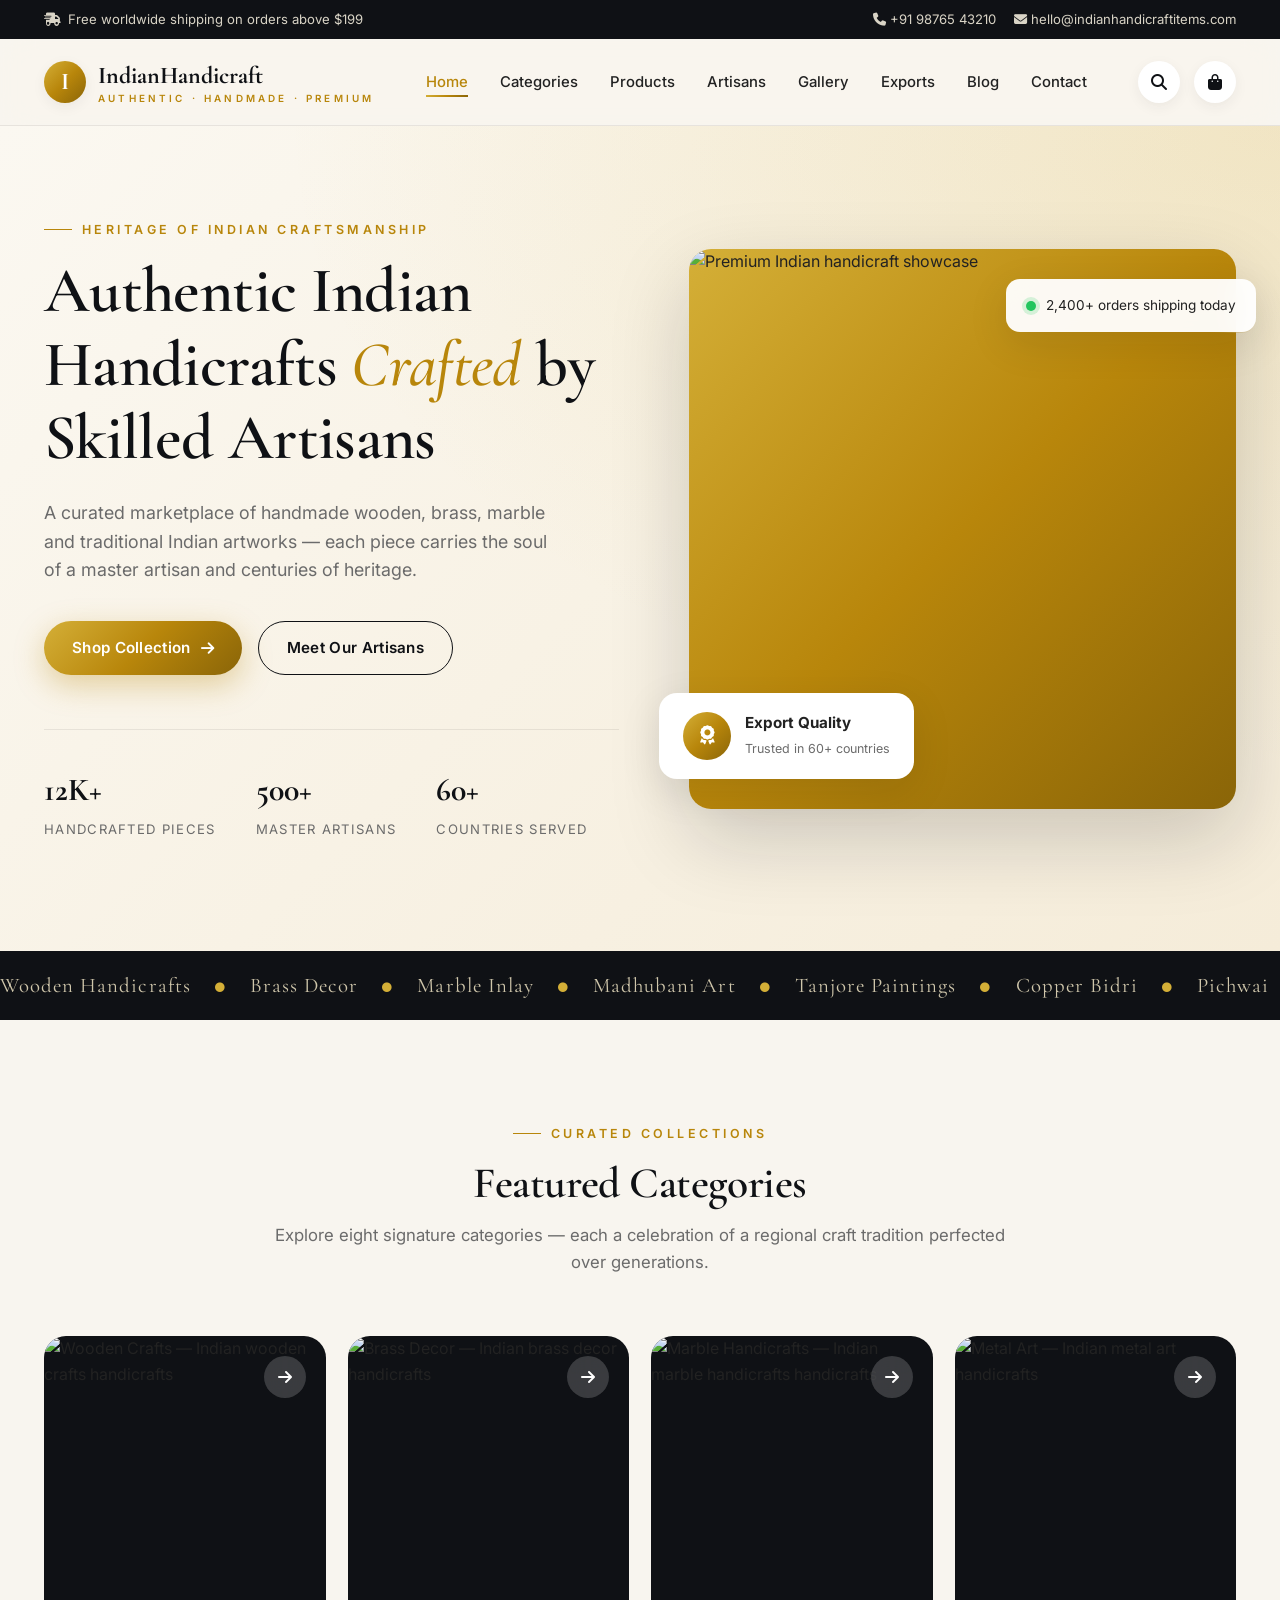
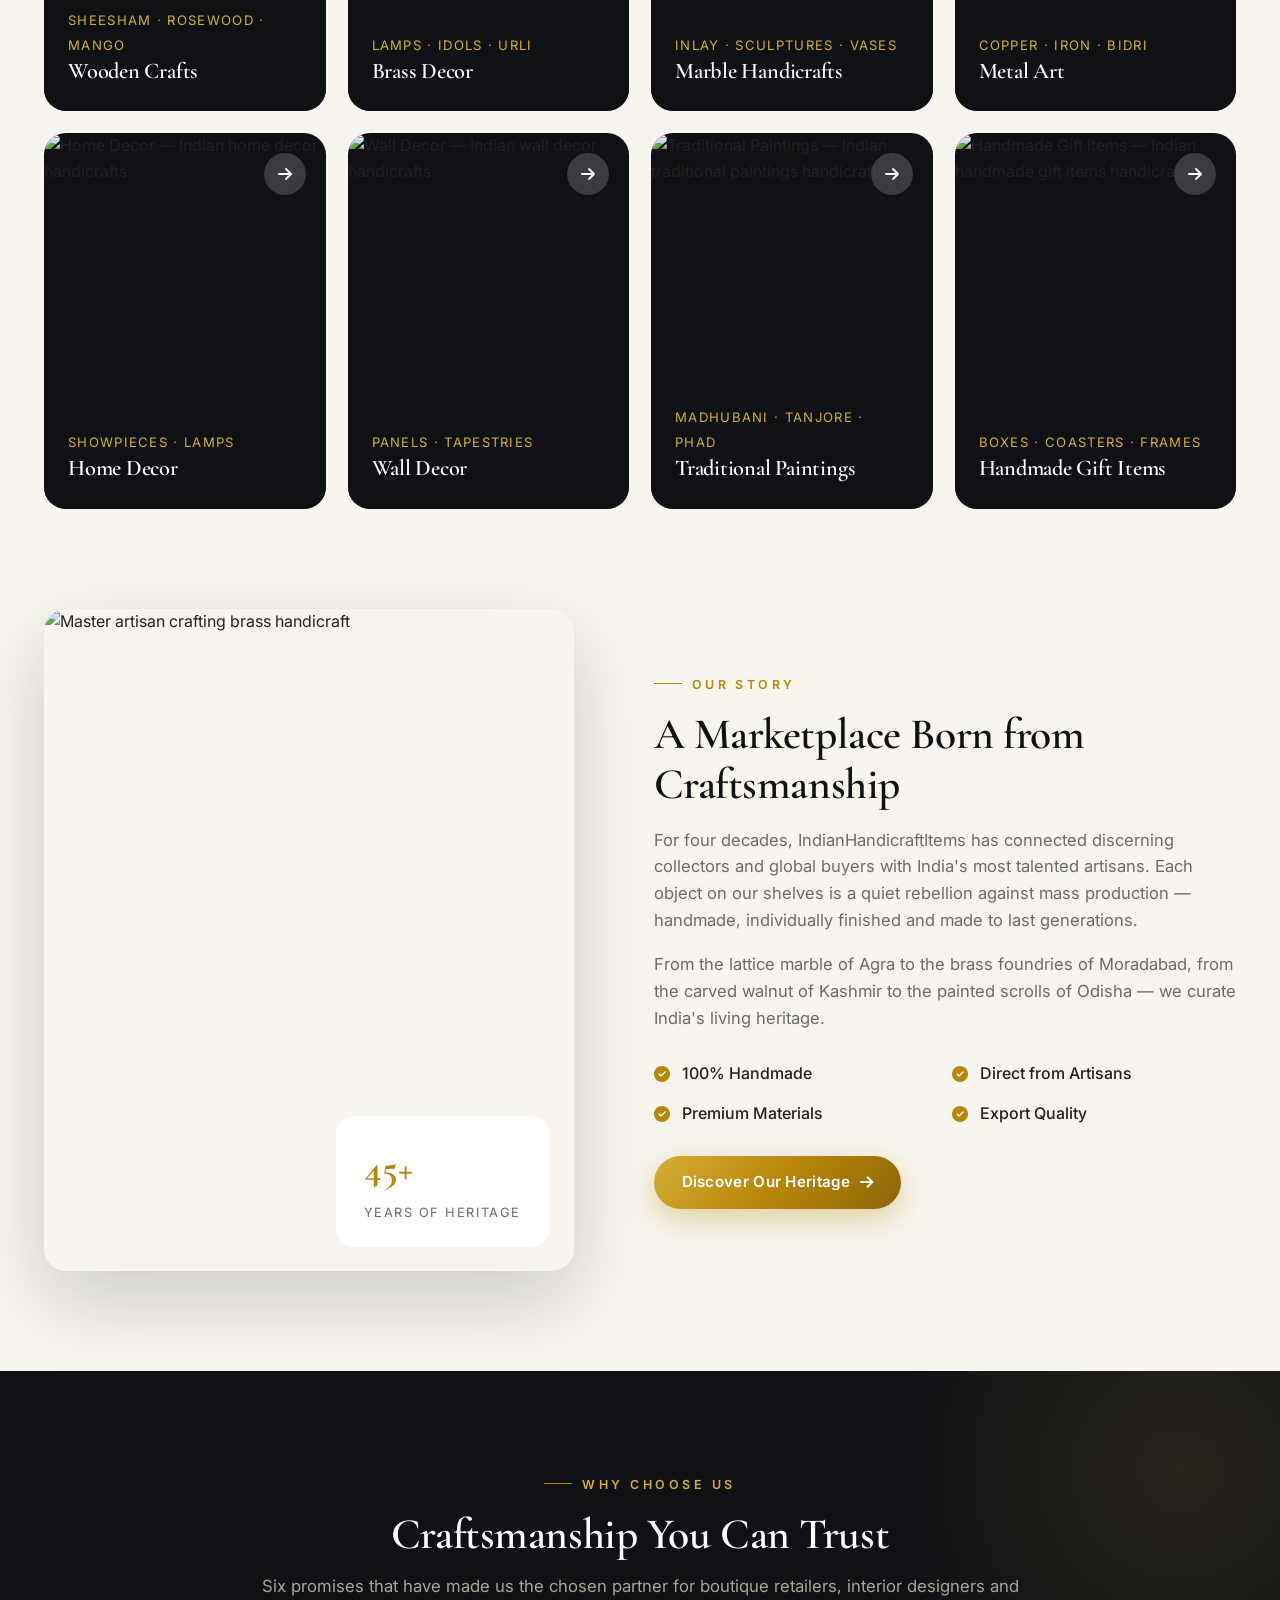
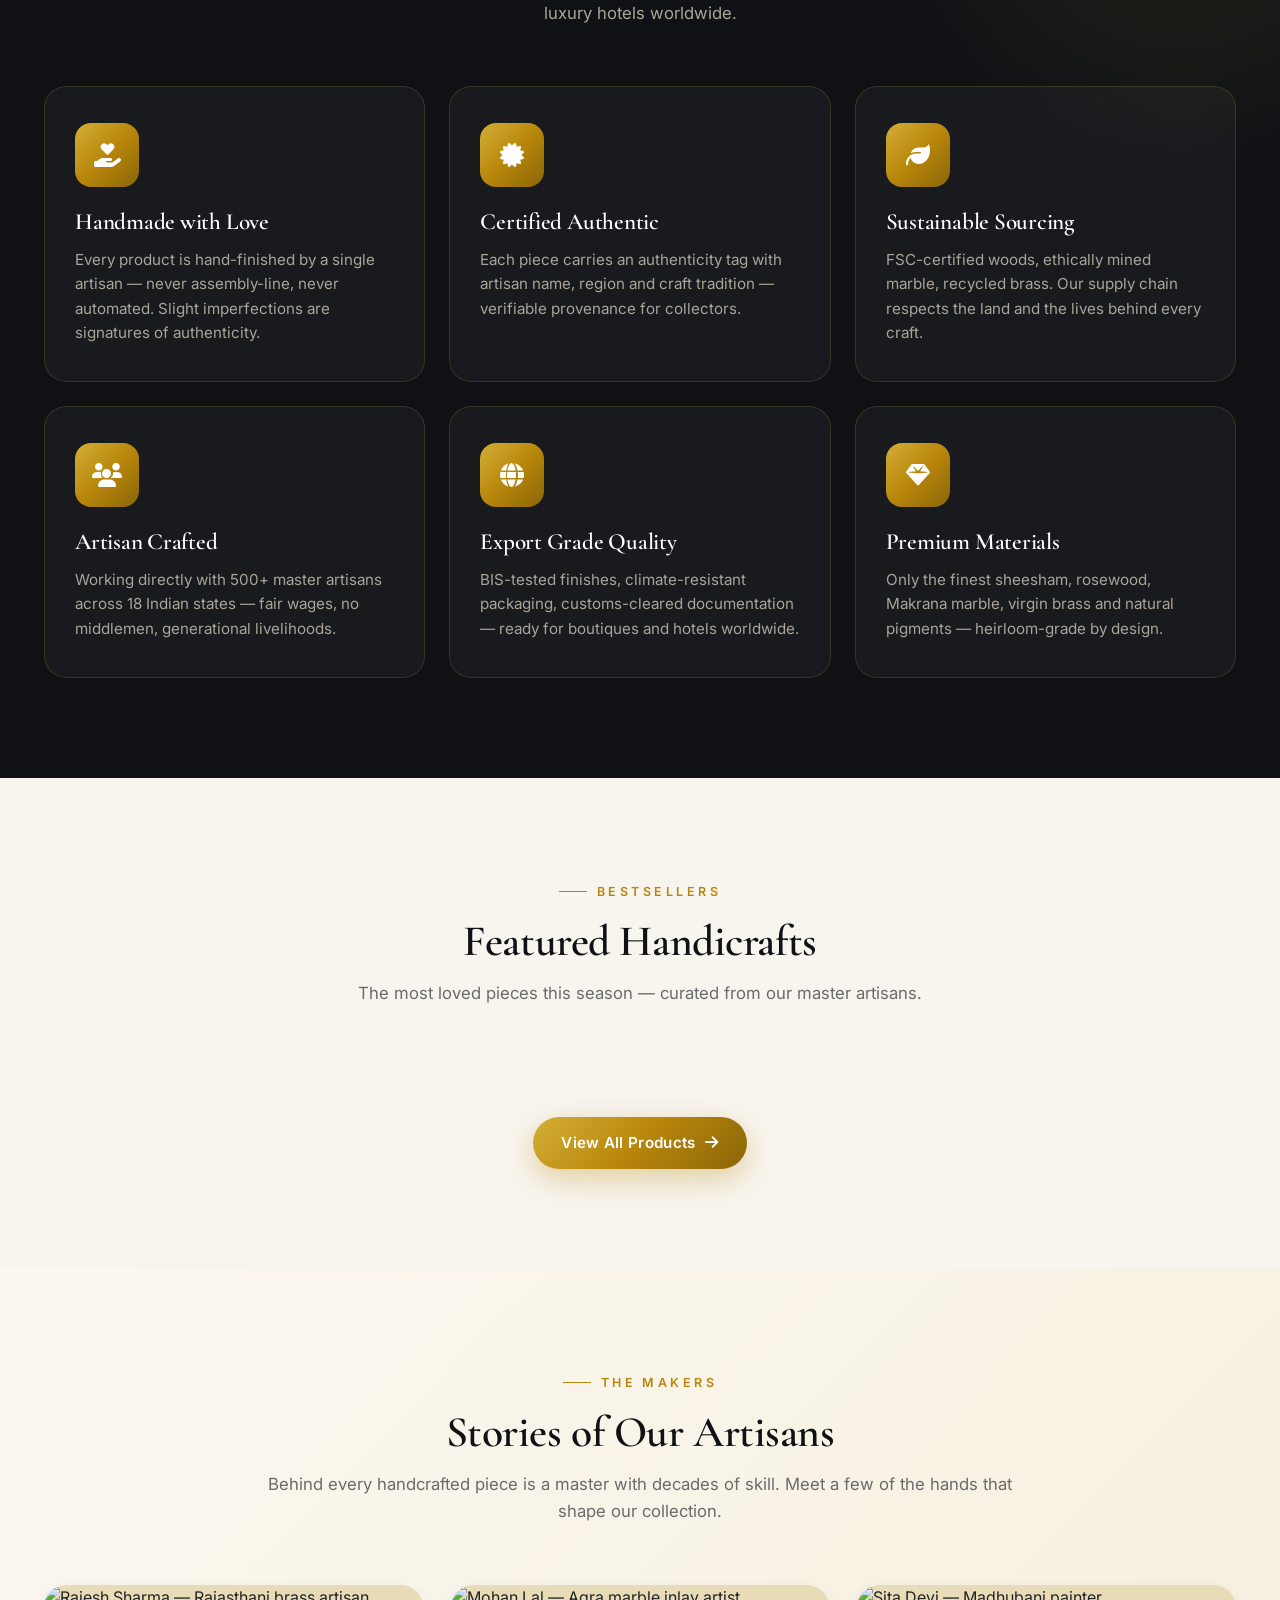
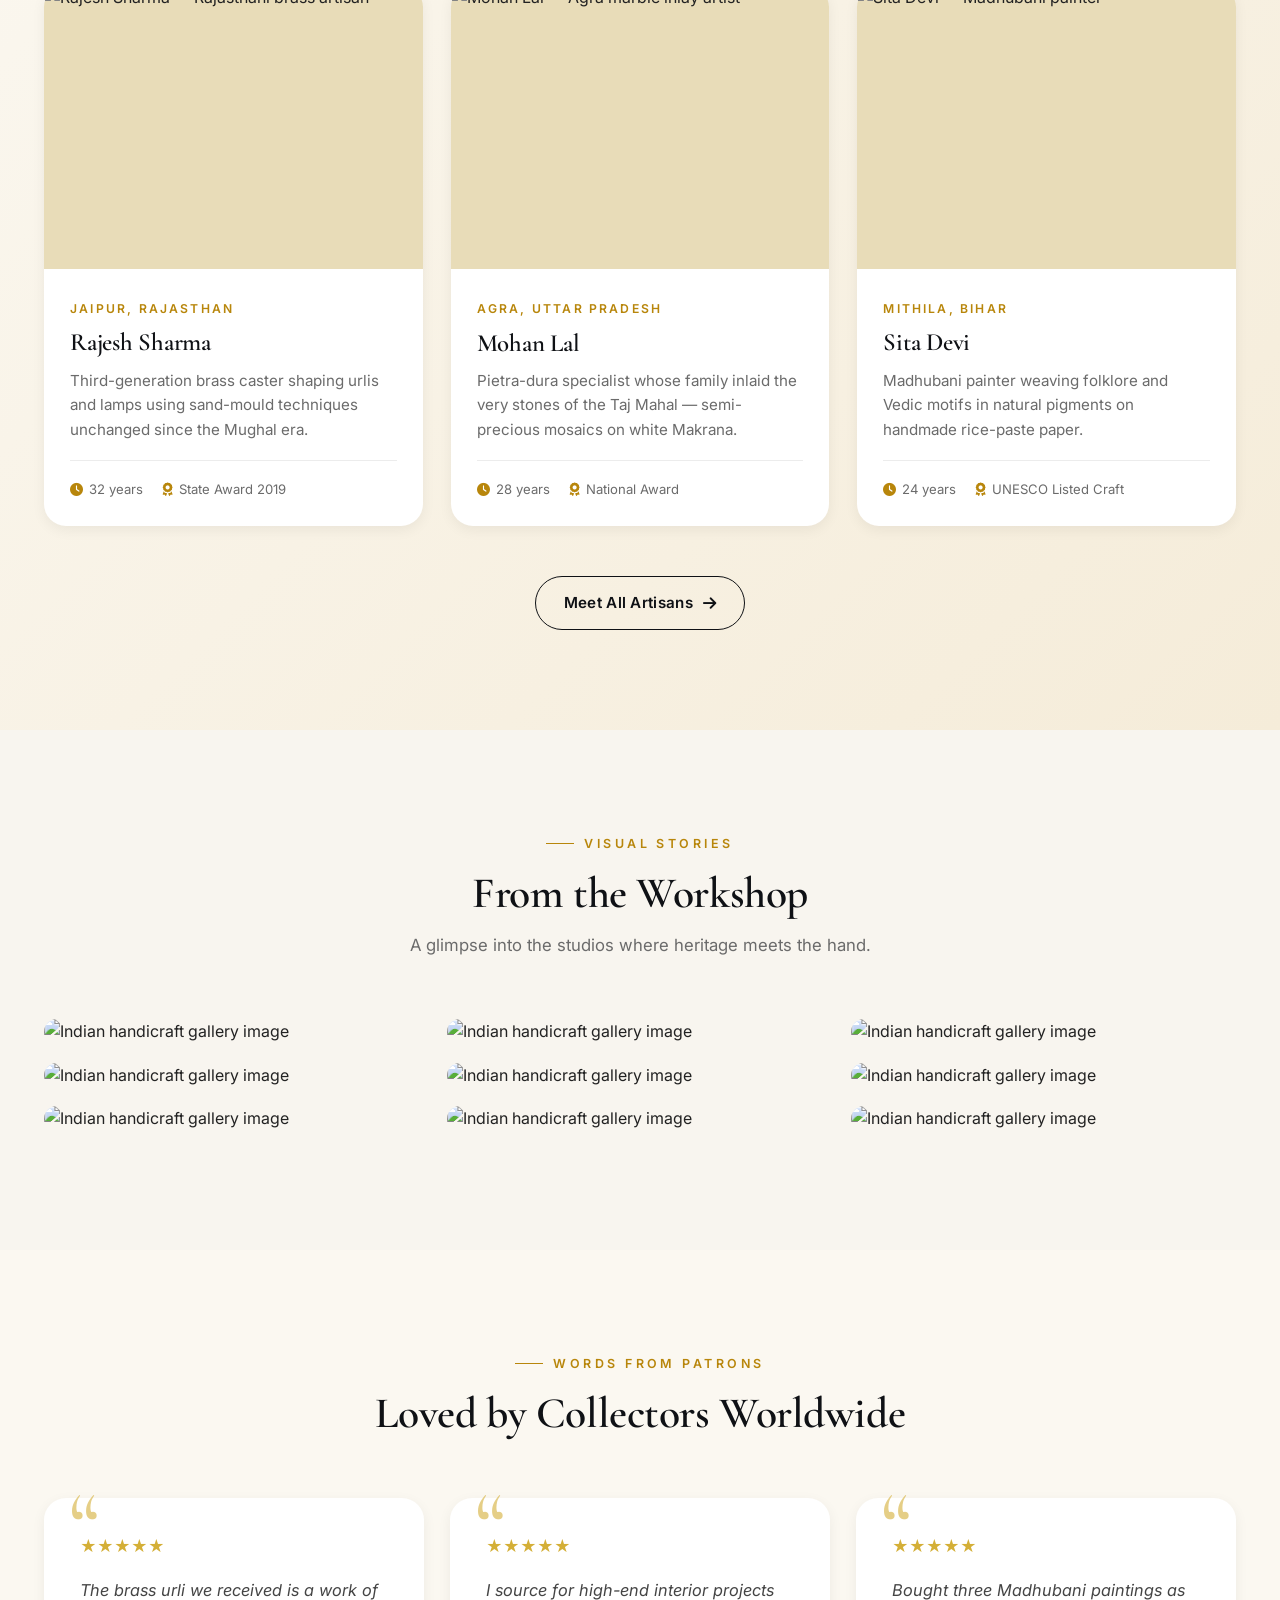
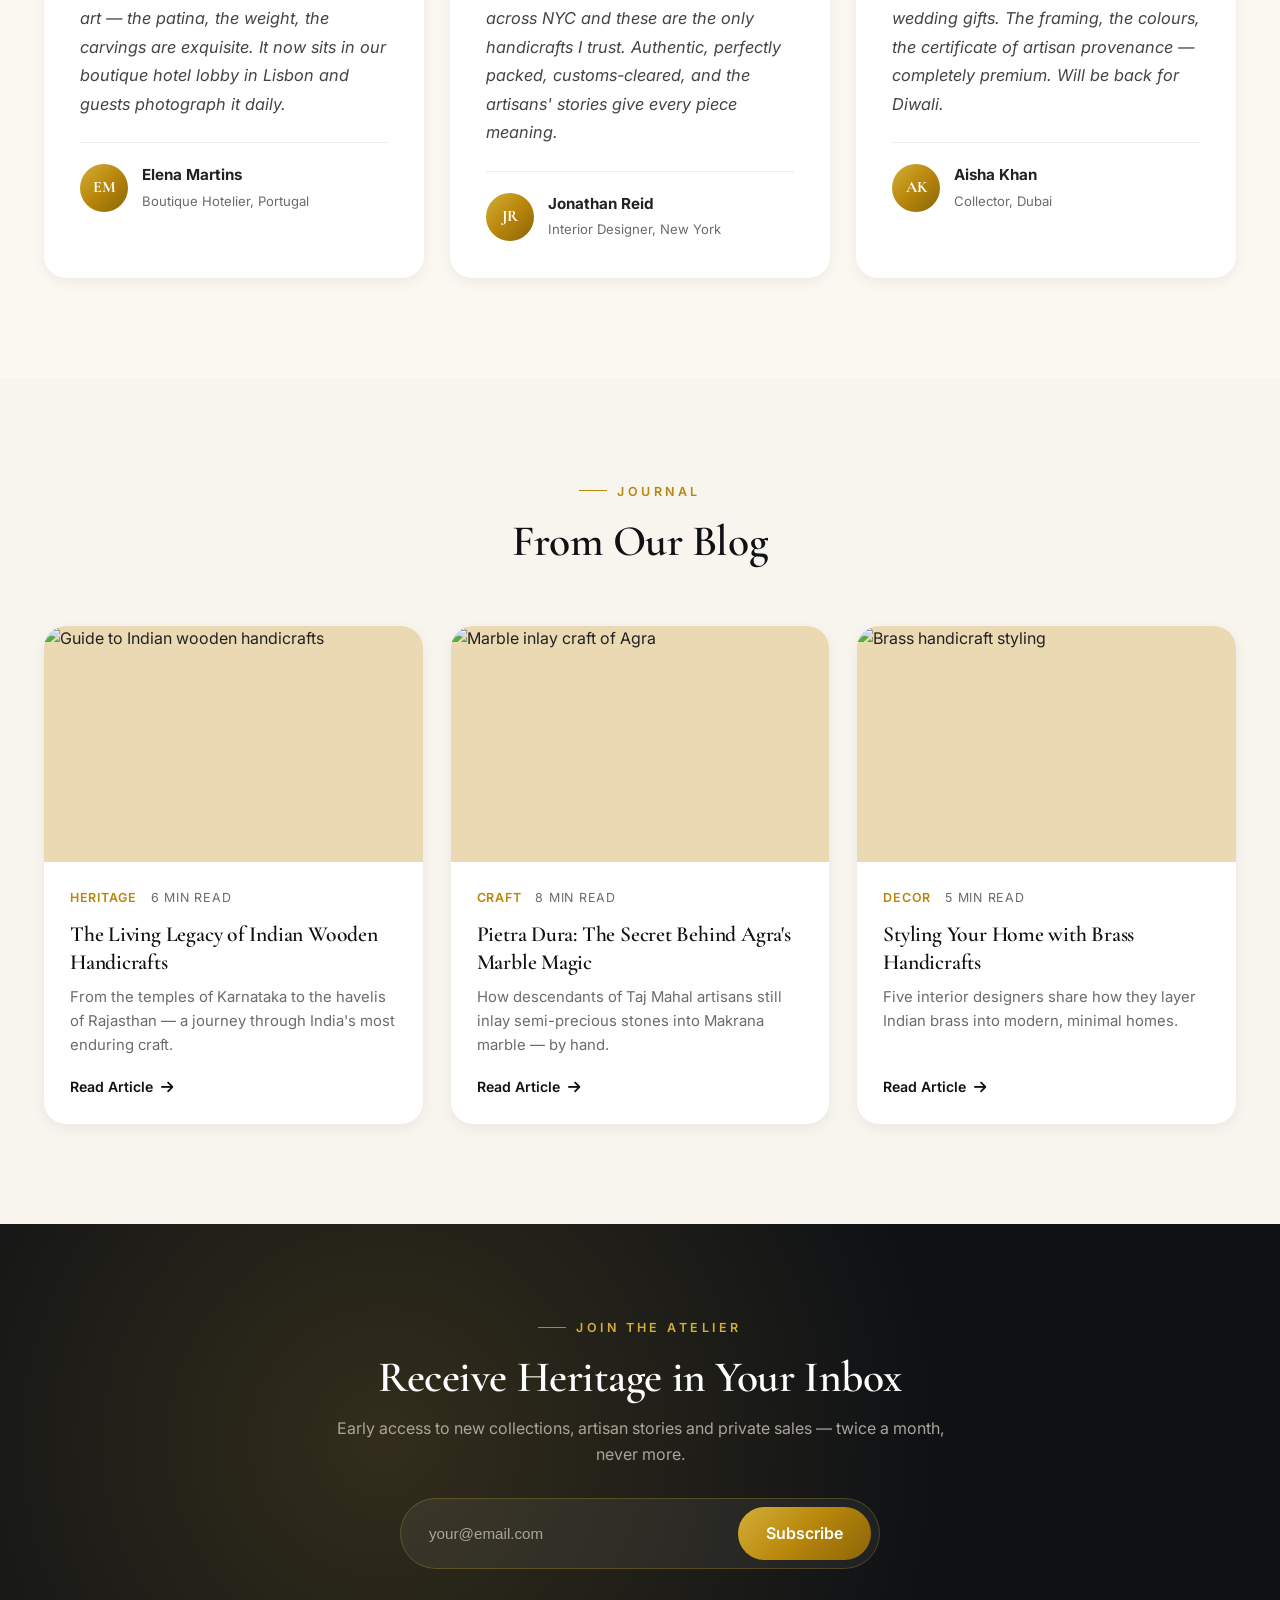
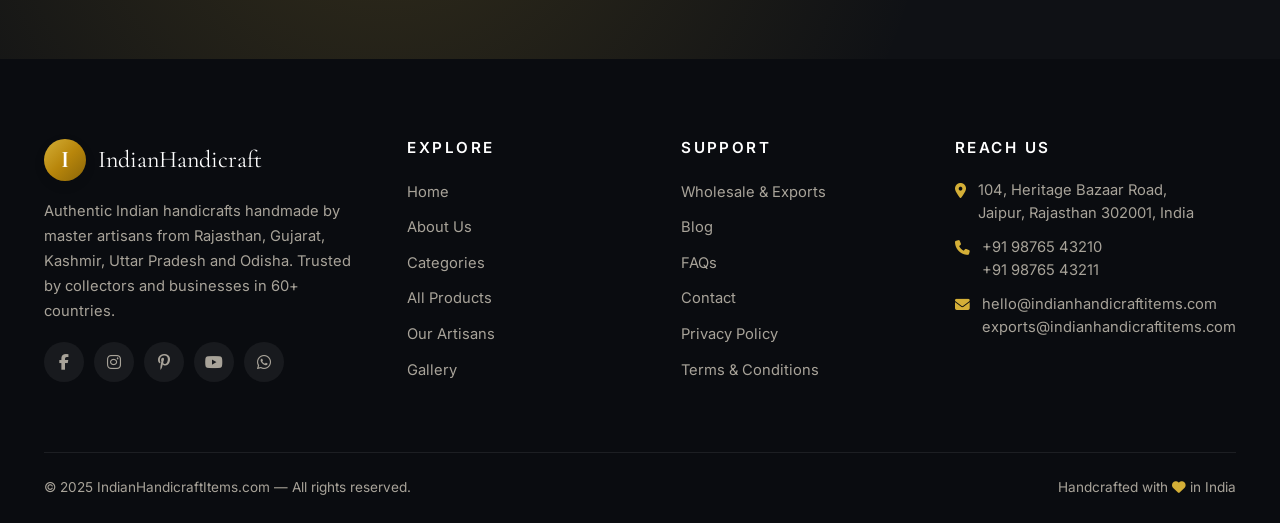
==== index.html @ f8385b24 "Add files via upload" ====
<!DOCTYPE html>
<html lang="en">
<head>
<meta charset="UTF-8">
<meta name="viewport" content="width=device-width,initial-scale=1">
<title>Indian Handicraft Items — Authentic Handmade Decor, Art & Gifts | Premium Artisan Marketplace</title>
<meta name="description" content="Shop authentic Indian handicrafts handmade by master artisans. Premium wooden, brass, marble & traditional art. Export-quality. Worldwide shipping.">
<meta name="keywords" content="Indian handicrafts, wooden handicrafts, brass decor, marble art, handmade gifts, artisan products, export quality, Rajasthan crafts, traditional Indian art">
<meta name="author" content="IndianHandicraftItems.com">
<link rel="canonical" href="https://www.indianhandicraftitems.com/">
<meta property="og:type" content="website">
<meta property="og:title" content="Indian Handicraft Items — Authentic Handmade Decor, Art & Gifts | Premium Artisan Marketplace">
<meta property="og:description" content="Shop authentic Indian handicrafts handmade by master artisans. Premium wooden, brass, marble & traditional art. Export-quality. Worldwide shipping.">
<meta property="og:url" content="https://www.indianhandicraftitems.com/">
<meta property="og:image" content="https://www.indianhandicraftitems.com/images/og-image.jpg">
<meta property="og:site_name" content="IndianHandicraftItems">
<meta name="twitter:card" content="summary_large_image">
<meta name="twitter:title" content="Indian Handicraft Items — Authentic Handmade Decor, Art & Gifts | Premium Artisan Marketplace">
<meta name="twitter:description" content="Shop authentic Indian handicrafts handmade by master artisans. Premium wooden, brass, marble & traditional art. Export-quality. Worldwide shipping.">
<meta name="twitter:image" content="https://www.indianhandicraftitems.com/images/og-image.jpg">
<meta name="theme-color" content="#B8860B">
<link rel="preconnect" href="https://fonts.googleapis.com">
<link rel="preconnect" href="https://fonts.gstatic.com" crossorigin>
<link href="https://fonts.googleapis.com/css2?family=Cormorant+Garamond:ital,wght@0,400;0,500;0,600;0,700;1,500&family=Inter:wght@300;400;500;600;700&display=swap" rel="stylesheet">
<link rel="stylesheet" href="https://cdnjs.cloudflare.com/ajax/libs/font-awesome/6.5.1/css/all.min.css">
<link rel="stylesheet" href="css/styles.css">
<link rel="icon" type="image/svg+xml" href="data:image/svg+xml,%3Csvg xmlns='http://www.w3.org/2000/svg' viewBox='0 0 64 64'%3E%3Crect width='64' height='64' rx='14' fill='%230F1115'/%3E%3Ctext x='32' y='44' font-family='Georgia' font-size='34' font-weight='700' fill='%23D4AF37' text-anchor='middle'%3EI%3C/text%3E%3C/svg%3E">
<script type="application/ld+json">
{"@context":"https://schema.org","@type":"Organization","name":"IndianHandicraftItems","url":"https://www.indianhandicraftitems.com","logo":"https://www.indianhandicraftitems.com/images/logo.png","description":"Authentic Indian handicrafts crafted by skilled artisans. Worldwide export of premium handmade home decor, wooden, brass, marble and traditional Indian art.","sameAs":["https://www.facebook.com/","https://www.instagram.com/","https://www.pinterest.com/","https://twitter.com/"],"contactPoint":{"@type":"ContactPoint","telephone":"+91-98765-43210","contactType":"customer service","areaServed":"Worldwide"}}
</script>
<script type="application/ld+json">
{"@context":"https://schema.org","@type":"WebSite","name":"IndianHandicraftItems","url":"https://www.indianhandicraftitems.com","potentialAction":{"@type":"SearchAction","target":"https://www.indianhandicraftitems.com/products.html?q={search_term_string}","query-input":"required name=search_term_string"}}
</script>
</head>
<body><div class="topbar"><div class="container">
<div class="tb-left"><i class="fas fa-truck-fast"></i> &nbsp;Free worldwide shipping on orders above $199</div>
<div class="tb-right"><a href="contact.html"><i class="fas fa-phone"></i> +91 98765 43210</a><a href="contact.html"><i class="fas fa-envelope"></i> hello@indianhandicraftitems.com</a></div>
</div></div>
<header class="header"><div class="container"><nav class="nav">
<a href="index.html" class="logo"><span class="logo-mark">I</span><span>IndianHandicraft<small>Authentic · Handmade · Premium</small></span></a>
<ul class="nav-links"><li><a href="index.html" class="active">Home</a></li><li><a href="categories.html">Categories</a></li><li><a href="products.html">Products</a></li><li><a href="artisans.html">Artisans</a></li><li><a href="gallery.html">Gallery</a></li><li><a href="exports.html">Exports</a></li><li><a href="blog.html">Blog</a></li><li><a href="contact.html">Contact</a></li></ul>
<div class="nav-cta">
  <a href="#" class="icon-btn" aria-label="Search"><i class="fas fa-search"></i></a>
  <a href="#" class="icon-btn" aria-label="Cart"><i class="fas fa-bag-shopping"></i></a>
  <button class="icon-btn menu-toggle" aria-label="Menu"><i class="fas fa-bars"></i></button>
</div>
</nav></div></header>
<div class="backdrop"></div>
<aside class="mobile-menu"><button class="mobile-close" aria-label="Close"><i class="fas fa-times"></i></button><ul><li><a href="index.html">Home</a></li><li><a href="categories.html">Categories</a></li><li><a href="products.html">Products</a></li><li><a href="artisans.html">Artisans</a></li><li><a href="gallery.html">Gallery</a></li><li><a href="exports.html">Exports</a></li><li><a href="blog.html">Blog</a></li><li><a href="contact.html">Contact</a></li></ul></aside>
<section class="hero"><div class="container"><div class="hero-grid">
  <div class="hero-text reveal">
    <span class="eyebrow">Heritage of Indian Craftsmanship</span>
    <h1>Authentic Indian Handicrafts <em>Crafted</em> by Skilled Artisans</h1>
    <p class="hero-sub">A curated marketplace of handmade wooden, brass, marble and traditional Indian artworks — each piece carries the soul of a master artisan and centuries of heritage.</p>
    <div class="hero-cta">
      <a href="products.html" class="btn btn-primary">Shop Collection <i class="fas fa-arrow-right"></i></a>
      <a href="artisans.html" class="btn btn-outline">Meet Our Artisans</a>
    </div>
    <div class="hero-stats">
      <div><strong>12K+</strong><span>Handcrafted Pieces</span></div>
      <div><strong>500+</strong><span>Master Artisans</span></div>
      <div><strong>60+</strong><span>Countries Served</span></div>
    </div>
  </div>
  <div class="hero-visual reveal">
    <div class="hero-img main"><img src="https://images.unsplash.com/photo-1605559424843-9e4c228bf1c2?w=1400&q=80" alt="Premium Indian handicraft showcase" loading="eager"></div>
    <div class="hero-floating"><span class="dot"></span> 2,400+ orders shipping today</div>
    <div class="hero-badge"><i class="fas fa-award"></i><div><strong>Export Quality</strong><span>Trusted in 60+ countries</span></div></div>
  </div>
</div></div></section>

<div class="marquee"><div class="marquee-track">
<span>Wooden Handicrafts <i class="fas fa-circle"></i> Brass Decor <i class="fas fa-circle"></i> Marble Inlay <i class="fas fa-circle"></i> Madhubani Art <i class="fas fa-circle"></i> Tanjore Paintings <i class="fas fa-circle"></i> Copper Bidri <i class="fas fa-circle"></i> Pichwai <i class="fas fa-circle"></i> Festival Décor <i class="fas fa-circle"></i></span>
<span>Wooden Handicrafts <i class="fas fa-circle"></i> Brass Decor <i class="fas fa-circle"></i> Marble Inlay <i class="fas fa-circle"></i> Madhubani Art <i class="fas fa-circle"></i> Tanjore Paintings <i class="fas fa-circle"></i> Copper Bidri <i class="fas fa-circle"></i> Pichwai <i class="fas fa-circle"></i> Festival Décor <i class="fas fa-circle"></i></span>
</div></div>

<section class="section"><div class="container">
  <div class="section-head reveal"><span class="eyebrow">Curated Collections</span><h2>Featured Categories</h2><p>Explore eight signature categories — each a celebration of a regional craft tradition perfected over generations.</p></div>
  <div class="cats-grid"><a href="products.html" class="cat-card reveal">
      <img loading="lazy" src="https://images.unsplash.com/photo-1606760227091-3dd870d97f1d?w=700&q=80" alt="Wooden Crafts — Indian wooden crafts handicrafts">
      <span class="arrow"><i class="fas fa-arrow-right"></i></span>
      <div class="cat-info"><span>Sheesham · Rosewood · Mango</span><h3>Wooden Crafts</h3></div>
    </a><a href="products.html" class="cat-card reveal">
      <img loading="lazy" src="https://images.unsplash.com/photo-1609205807490-89c8a8ec59f8?w=700&q=80" alt="Brass Decor — Indian brass decor handicrafts">
      <span class="arrow"><i class="fas fa-arrow-right"></i></span>
      <div class="cat-info"><span>Lamps · Idols · Urli</span><h3>Brass Decor</h3></div>
    </a><a href="products.html" class="cat-card reveal">
      <img loading="lazy" src="https://images.unsplash.com/photo-1564507592333-c60657eea523?w=700&q=80" alt="Marble Handicrafts — Indian marble handicrafts handicrafts">
      <span class="arrow"><i class="fas fa-arrow-right"></i></span>
      <div class="cat-info"><span>Inlay · Sculptures · Vases</span><h3>Marble Handicrafts</h3></div>
    </a><a href="products.html" class="cat-card reveal">
      <img loading="lazy" src="https://images.unsplash.com/photo-1584346133934-2a9357a82bf3?w=700&q=80" alt="Metal Art — Indian metal art handicrafts">
      <span class="arrow"><i class="fas fa-arrow-right"></i></span>
      <div class="cat-info"><span>Copper · Iron · Bidri</span><h3>Metal Art</h3></div>
    </a><a href="products.html" class="cat-card reveal">
      <img loading="lazy" src="https://images.unsplash.com/photo-1602491453631-e2a5ad90a131?w=700&q=80" alt="Home Decor — Indian home decor handicrafts">
      <span class="arrow"><i class="fas fa-arrow-right"></i></span>
      <div class="cat-info"><span>Showpieces · Lamps</span><h3>Home Decor</h3></div>
    </a><a href="products.html" class="cat-card reveal">
      <img loading="lazy" src="https://images.unsplash.com/photo-1513519245088-0e12902e5a38?w=700&q=80" alt="Wall Decor — Indian wall decor handicrafts">
      <span class="arrow"><i class="fas fa-arrow-right"></i></span>
      <div class="cat-info"><span>Panels · Tapestries</span><h3>Wall Decor</h3></div>
    </a><a href="products.html" class="cat-card reveal">
      <img loading="lazy" src="https://images.unsplash.com/photo-1582555172866-f73bb12a2ab3?w=700&q=80" alt="Traditional Paintings — Indian traditional paintings handicrafts">
      <span class="arrow"><i class="fas fa-arrow-right"></i></span>
      <div class="cat-info"><span>Madhubani · Tanjore · Phad</span><h3>Traditional Paintings</h3></div>
    </a><a href="products.html" class="cat-card reveal">
      <img loading="lazy" src="https://images.unsplash.com/photo-1606760227091-3dd870d97f1d?w=700&q=80" alt="Handmade Gift Items — Indian handmade gift items handicrafts">
      <span class="arrow"><i class="fas fa-arrow-right"></i></span>
      <div class="cat-info"><span>Boxes · Coasters · Frames</span><h3>Handmade Gift Items</h3></div>
    </a></div>
</div></section>

<section class="section" style="padding-top:0"><div class="container">
  <div class="about-split">
    <div class="about-visual reveal"><img src="https://images.unsplash.com/photo-1604608672516-f1b9b1d1f1ca?w=900&q=80" alt="Master artisan crafting brass handicraft">
      <div class="about-stat"><strong>45+</strong><span>Years of Heritage</span></div>
    </div>
    <div class="about-text reveal">
      <span class="eyebrow">Our Story</span>
      <h2>A Marketplace Born from Craftsmanship</h2>
      <p>For four decades, IndianHandicraftItems has connected discerning collectors and global buyers with India's most talented artisans. Each object on our shelves is a quiet rebellion against mass production — handmade, individually finished and made to last generations.</p>
      <p>From the lattice marble of Agra to the brass foundries of Moradabad, from the carved walnut of Kashmir to the painted scrolls of Odisha — we curate India's living heritage.</p>
      <ul class="about-points">
        <li><i class="fas fa-check-circle"></i> 100% Handmade</li>
        <li><i class="fas fa-check-circle"></i> Direct from Artisans</li>
        <li><i class="fas fa-check-circle"></i> Premium Materials</li>
        <li><i class="fas fa-check-circle"></i> Export Quality</li>
      </ul>
      <a href="about.html" class="btn btn-primary">Discover Our Heritage <i class="fas fa-arrow-right"></i></a>
    </div>
  </div>
</div></section>

<section class="section why-section"><div class="container">
  <div class="section-head reveal"><span class="eyebrow" style="color:var(--secondary)">Why Choose Us</span><h2>Craftsmanship You Can Trust</h2><p>Six promises that have made us the chosen partner for boutique retailers, interior designers and luxury hotels worldwide.</p></div>
  <div class="why-grid">
    <div class="why-card reveal"><div class="icon"><i class="fas fa-hand-holding-heart"></i></div><h3>Handmade with Love</h3><p>Every product is hand-finished by a single artisan — never assembly-line, never automated. Slight imperfections are signatures of authenticity.</p></div>
    <div class="why-card reveal"><div class="icon"><i class="fas fa-certificate"></i></div><h3>Certified Authentic</h3><p>Each piece carries an authenticity tag with artisan name, region and craft tradition — verifiable provenance for collectors.</p></div>
    <div class="why-card reveal"><div class="icon"><i class="fas fa-leaf"></i></div><h3>Sustainable Sourcing</h3><p>FSC-certified woods, ethically mined marble, recycled brass. Our supply chain respects the land and the lives behind every craft.</p></div>
    <div class="why-card reveal"><div class="icon"><i class="fas fa-users"></i></div><h3>Artisan Crafted</h3><p>Working directly with 500+ master artisans across 18 Indian states — fair wages, no middlemen, generational livelihoods.</p></div>
    <div class="why-card reveal"><div class="icon"><i class="fas fa-globe"></i></div><h3>Export Grade Quality</h3><p>BIS-tested finishes, climate-resistant packaging, customs-cleared documentation — ready for boutiques and hotels worldwide.</p></div>
    <div class="why-card reveal"><div class="icon"><i class="fas fa-gem"></i></div><h3>Premium Materials</h3><p>Only the finest sheesham, rosewood, Makrana marble, virgin brass and natural pigments — heirloom-grade by design.</p></div>
  </div>
</div></section>

<section class="section"><div class="container">
  <div class="section-head reveal"><span class="eyebrow">Bestsellers</span><h2>Featured Handicrafts</h2><p>The most loved pieces this season — curated from our master artisans.</p></div>
  <div class="products-grid" id="featured-products"></div>
  <div style="text-align:center;margin-top:50px"><a href="products.html" class="btn btn-primary">View All Products <i class="fas fa-arrow-right"></i></a></div>
</div></section>
<script>renderProducts('#featured-products',8)</script>

<section class="section artisan-bg"><div class="container">
  <div class="section-head reveal"><span class="eyebrow">The Makers</span><h2>Stories of Our Artisans</h2><p>Behind every handcrafted piece is a master with decades of skill. Meet a few of the hands that shape our collection.</p></div>
  <div class="artisan-grid">
    <article class="artisan-card reveal"><div class="artisan-img"><img loading="lazy" src="https://images.unsplash.com/photo-1602491453631-e2a5ad90a131?w=700&q=80" alt="Rajesh Sharma — Rajasthani brass artisan"></div><div class="artisan-body"><span class="region">Jaipur, Rajasthan</span><h3>Rajesh Sharma</h3><p>Third-generation brass caster shaping urlis and lamps using sand-mould techniques unchanged since the Mughal era.</p><div class="artisan-meta"><span><i class="fas fa-clock"></i>32 years</span><span><i class="fas fa-award"></i>State Award 2019</span></div></div></article>
    <article class="artisan-card reveal"><div class="artisan-img"><img loading="lazy" src="https://images.unsplash.com/photo-1565193566173-7a0ee3dbe261?w=700&q=80" alt="Mohan Lal — Agra marble inlay artist"></div><div class="artisan-body"><span class="region">Agra, Uttar Pradesh</span><h3>Mohan Lal</h3><p>Pietra-dura specialist whose family inlaid the very stones of the Taj Mahal — semi-precious mosaics on white Makrana.</p><div class="artisan-meta"><span><i class="fas fa-clock"></i>28 years</span><span><i class="fas fa-award"></i>National Award</span></div></div></article>
    <article class="artisan-card reveal"><div class="artisan-img"><img loading="lazy" src="https://images.unsplash.com/photo-1583996646911-3a8e88a8c5ea?w=700&q=80" alt="Sita Devi — Madhubani painter"></div><div class="artisan-body"><span class="region">Mithila, Bihar</span><h3>Sita Devi</h3><p>Madhubani painter weaving folklore and Vedic motifs in natural pigments on handmade rice-paste paper.</p><div class="artisan-meta"><span><i class="fas fa-clock"></i>24 years</span><span><i class="fas fa-award"></i>UNESCO Listed Craft</span></div></div></article>
  </div>
  <div style="text-align:center;margin-top:50px"><a href="artisans.html" class="btn btn-outline">Meet All Artisans <i class="fas fa-arrow-right"></i></a></div>
</div></section>

<section class="section"><div class="container">
  <div class="section-head reveal"><span class="eyebrow">Visual Stories</span><h2>From the Workshop</h2><p>A glimpse into the studios where heritage meets the hand.</p></div>
  <div class="gallery-grid">
    <figure class="gallery-item reveal"><img loading="lazy" src="https://images.unsplash.com/photo-1609205807490-89c8a8ec59f8?w=600&q=80" alt="Indian handicraft gallery image"></figure><figure class="gallery-item reveal"><img loading="lazy" src="https://images.unsplash.com/photo-1582510003544-4d00b7f74220?w=600&q=80" alt="Indian handicraft gallery image"></figure><figure class="gallery-item reveal"><img loading="lazy" src="https://images.unsplash.com/photo-1604608672516-f1b9b1d1f1ca?w=600&q=80" alt="Indian handicraft gallery image"></figure><figure class="gallery-item reveal"><img loading="lazy" src="https://images.unsplash.com/photo-1564507592333-c60657eea523?w=600&q=80" alt="Indian handicraft gallery image"></figure><figure class="gallery-item reveal"><img loading="lazy" src="https://images.unsplash.com/photo-1578749556568-bc2c40e68b61?w=600&q=80" alt="Indian handicraft gallery image"></figure><figure class="gallery-item reveal"><img loading="lazy" src="https://images.unsplash.com/photo-1606760227091-3dd870d97f1d?w=600&q=80" alt="Indian handicraft gallery image"></figure><figure class="gallery-item reveal"><img loading="lazy" src="https://images.unsplash.com/photo-1582555172866-f73bb12a2ab3?w=600&q=80" alt="Indian handicraft gallery image"></figure><figure class="gallery-item reveal"><img loading="lazy" src="https://images.unsplash.com/photo-1584346133934-2a9357a82bf3?w=600&q=80" alt="Indian handicraft gallery image"></figure><figure class="gallery-item reveal"><img loading="lazy" src="https://images.unsplash.com/photo-1602491453631-e2a5ad90a131?w=600&q=80" alt="Indian handicraft gallery image"></figure>
  </div>
</div></section>

<section class="section" style="background:#fbf8f1"><div class="container">
  <div class="section-head reveal"><span class="eyebrow">Words from Patrons</span><h2>Loved by Collectors Worldwide</h2></div>
  <div class="test-grid">
    <article class="test-card reveal"><div class="stars">★★★★★</div><p>The brass urli we received is a work of art — the patina, the weight, the carvings are exquisite. It now sits in our boutique hotel lobby in Lisbon and guests photograph it daily.</p><div class="test-author"><div class="test-avatar">EM</div><div><strong>Elena Martins</strong><span>Boutique Hotelier, Portugal</span></div></div></article>
    <article class="test-card reveal"><div class="stars">★★★★★</div><p>I source for high-end interior projects across NYC and these are the only handicrafts I trust. Authentic, perfectly packed, customs-cleared, and the artisans' stories give every piece meaning.</p><div class="test-author"><div class="test-avatar">JR</div><div><strong>Jonathan Reid</strong><span>Interior Designer, New York</span></div></div></article>
    <article class="test-card reveal"><div class="stars">★★★★★</div><p>Bought three Madhubani paintings as wedding gifts. The framing, the colours, the certificate of artisan provenance — completely premium. Will be back for Diwali.</p><div class="test-author"><div class="test-avatar">AK</div><div><strong>Aisha Khan</strong><span>Collector, Dubai</span></div></div></article>
  </div>
</div></section>

<section class="section"><div class="container">
  <div class="section-head reveal"><span class="eyebrow">Journal</span><h2>From Our Blog</h2></div>
  <div class="blog-grid">
    <article class="blog-card reveal"><div class="blog-img"><img loading="lazy" src="https://images.unsplash.com/photo-1582510003544-4d00b7f74220?w=700&q=80" alt="Guide to Indian wooden handicrafts"></div><div class="blog-body"><div class="blog-meta"><span class="tag">Heritage</span><span>6 min read</span></div><h3>The Living Legacy of Indian Wooden Handicrafts</h3><p>From the temples of Karnataka to the havelis of Rajasthan — a journey through India's most enduring craft.</p><a href="blog.html" class="blog-read">Read Article <i class="fas fa-arrow-right"></i></a></div></article>
    <article class="blog-card reveal"><div class="blog-img"><img loading="lazy" src="https://images.unsplash.com/photo-1564507592333-c60657eea523?w=700&q=80" alt="Marble inlay craft of Agra"></div><div class="blog-body"><div class="blog-meta"><span class="tag">Craft</span><span>8 min read</span></div><h3>Pietra Dura: The Secret Behind Agra's Marble Magic</h3><p>How descendants of Taj Mahal artisans still inlay semi-precious stones into Makrana marble — by hand.</p><a href="blog.html" class="blog-read">Read Article <i class="fas fa-arrow-right"></i></a></div></article>
    <article class="blog-card reveal"><div class="blog-img"><img loading="lazy" src="https://images.unsplash.com/photo-1602491453631-e2a5ad90a131?w=700&q=80" alt="Brass handicraft styling"></div><div class="blog-body"><div class="blog-meta"><span class="tag">Decor</span><span>5 min read</span></div><h3>Styling Your Home with Brass Handicrafts</h3><p>Five interior designers share how they layer Indian brass into modern, minimal homes.</p><a href="blog.html" class="blog-read">Read Article <i class="fas fa-arrow-right"></i></a></div></article>
  </div>
</div></section>

<section class="newsletter"><div class="container">
  <span class="eyebrow" style="color:var(--secondary)">Join the Atelier</span>
  <h2>Receive Heritage in Your Inbox</h2>
  <p>Early access to new collections, artisan stories and private sales — twice a month, never more.</p>
  <form class="newsletter-form"><input type="email" placeholder="your@email.com" required><button type="submit">Subscribe</button></form>
</div></section>
<footer class="footer"><div class="container">
<div class="footer-grid">
  <div>
    <div class="footer-logo"><span class="logo-mark">I</span> IndianHandicraft</div>
    <p>Authentic Indian handicrafts handmade by master artisans from Rajasthan, Gujarat, Kashmir, Uttar Pradesh and Odisha. Trusted by collectors and businesses in 60+ countries.</p>
    <div class="footer-social">
      <a href="#" aria-label="Facebook"><i class="fab fa-facebook-f"></i></a>
      <a href="#" aria-label="Instagram"><i class="fab fa-instagram"></i></a>
      <a href="#" aria-label="Pinterest"><i class="fab fa-pinterest-p"></i></a>
      <a href="#" aria-label="YouTube"><i class="fab fa-youtube"></i></a>
      <a href="#" aria-label="WhatsApp"><i class="fab fa-whatsapp"></i></a>
    </div>
  </div>
  <div>
    <h4>Explore</h4>
    <ul>
      <li><a href="index.html">Home</a></li>
      <li><a href="about.html">About Us</a></li>
      <li><a href="categories.html">Categories</a></li>
      <li><a href="products.html">All Products</a></li>
      <li><a href="artisans.html">Our Artisans</a></li>
      <li><a href="gallery.html">Gallery</a></li>
    </ul>
  </div>
  <div>
    <h4>Support</h4>
    <ul>
      <li><a href="exports.html">Wholesale & Exports</a></li>
      <li><a href="blog.html">Blog</a></li>
      <li><a href="faq.html">FAQs</a></li>
      <li><a href="contact.html">Contact</a></li>
      <li><a href="privacy-policy.html">Privacy Policy</a></li>
      <li><a href="terms-and-conditions.html">Terms & Conditions</a></li>
    </ul>
  </div>
  <div>
    <h4>Reach Us</h4>
    <ul class="footer-contact">
      <li><i class="fas fa-location-dot"></i><span>104, Heritage Bazaar Road,<br>Jaipur, Rajasthan 302001, India</span></li>
      <li><i class="fas fa-phone"></i><span>+91 98765 43210<br>+91 98765 43211</span></li>
      <li><i class="fas fa-envelope"></i><span>hello@indianhandicraftitems.com<br>exports@indianhandicraftitems.com</span></li>
    </ul>
  </div>
</div>
<div class="footer-bottom">
  <div>© 2025 IndianHandicraftItems.com — All rights reserved.</div>
  <div>Handcrafted with <i class="fas fa-heart" style="color:#D4AF37"></i> in India</div>
</div>
</div></footer>
<div class="lightbox"><span class="close"><i class="fas fa-times"></i></span><img alt=""></div>
<script src="js/products.js"></script>
<script src="js/main.js"></script>
</body></html>
---- css/styles.css ----
/* IndianHandicraftItems.com — Luxury Premium Styles */
:root{
  --primary:#B8860B;
  --secondary:#D4AF37;
  --dark:#0F1115;
  --bg:#F8F5EF;
  --text:#222222;
  --muted:#6b6b6b;
  --line:rgba(15,17,21,.08);
  --gold-grad:linear-gradient(135deg,#D4AF37 0%,#B8860B 50%,#8a6508 100%);
  --shadow-sm:0 4px 14px rgba(15,17,21,.06);
  --shadow-md:0 12px 40px rgba(15,17,21,.10);
  --shadow-lg:0 30px 80px rgba(15,17,21,.18);
  --radius:14px;
  --radius-lg:22px;
  --container:1240px;
  --serif:"Cormorant Garamond",Georgia,serif;
  --sans:"Inter","Helvetica Neue",Arial,sans-serif;
}
*{box-sizing:border-box;margin:0;padding:0}
html{scroll-behavior:smooth}
body{font-family:var(--sans);color:var(--text);background:var(--bg);line-height:1.6;-webkit-font-smoothing:antialiased}
img{max-width:100%;display:block}
a{color:inherit;text-decoration:none;transition:color .25s ease}
a:hover{color:var(--primary)}
button{font:inherit;cursor:pointer;border:none;background:none}
.container{max-width:var(--container);margin:0 auto;padding:0 24px}
h1,h2,h3,h4{font-family:var(--serif);font-weight:600;line-height:1.15;color:var(--dark);letter-spacing:-.01em}
h1{font-size:clamp(2.4rem,5vw,4.4rem)}
h2{font-size:clamp(1.9rem,3.4vw,2.9rem)}
h3{font-size:1.35rem;font-family:var(--sans);font-weight:600}
.eyebrow{display:inline-block;font-size:.78rem;letter-spacing:.28em;text-transform:uppercase;color:var(--primary);font-weight:600;margin-bottom:14px}
.eyebrow::before{content:"";display:inline-block;width:28px;height:1px;background:var(--primary);vertical-align:middle;margin-right:10px;margin-bottom:3px}
.section{padding:100px 0}
.section-head{text-align:center;max-width:760px;margin:0 auto 60px}
.section-head p{color:var(--muted);margin-top:14px;font-size:1.05rem}

/* Buttons */
.btn{display:inline-flex;align-items:center;gap:10px;padding:14px 28px;border-radius:50px;font-weight:600;font-size:.95rem;letter-spacing:.02em;transition:all .35s cubic-bezier(.4,0,.2,1);cursor:pointer;white-space:nowrap}
.btn-primary{background:var(--gold-grad);color:#fff;box-shadow:0 10px 30px rgba(184,134,11,.35)}
.btn-primary:hover{transform:translateY(-2px);box-shadow:0 16px 40px rgba(184,134,11,.5);color:#fff}
.btn-outline{border:1.5px solid var(--dark);color:var(--dark)}
.btn-outline:hover{background:var(--dark);color:#fff}
.btn-ghost{color:var(--dark);padding:10px 0;border-bottom:1.5px solid var(--dark);border-radius:0}
.btn-ghost:hover{color:var(--primary);border-color:var(--primary)}

/* Top bar */
.topbar{background:var(--dark);color:#d9d4c6;font-size:.82rem;padding:9px 0}
.topbar .container{display:flex;justify-content:space-between;align-items:center;flex-wrap:wrap;gap:10px}
.topbar a{color:#d9d4c6}
.topbar .tb-right{display:flex;gap:18px}

/* Header */
.header{position:sticky;top:0;z-index:100;background:rgba(248,245,239,.85);backdrop-filter:saturate(180%) blur(16px);-webkit-backdrop-filter:saturate(180%) blur(16px);border-bottom:1px solid var(--line)}
.nav{display:flex;align-items:center;justify-content:space-between;padding:18px 0}
.logo{display:flex;align-items:center;gap:12px;font-family:var(--serif);font-size:1.5rem;font-weight:700;color:var(--dark)}
.logo-mark{width:42px;height:42px;border-radius:50%;background:var(--gold-grad);display:grid;place-items:center;color:#fff;font-weight:700;box-shadow:var(--shadow-sm)}
.logo small{display:block;font-size:.62rem;letter-spacing:.32em;color:var(--primary);font-family:var(--sans);font-weight:600;text-transform:uppercase;margin-top:-4px}
.nav-links{display:flex;gap:32px;align-items:center;list-style:none}
.nav-links a{font-size:.93rem;font-weight:500;position:relative}
.nav-links a.active,.nav-links a:hover{color:var(--primary)}
.nav-links a::after{content:"";position:absolute;left:0;bottom:-6px;height:2px;width:0;background:var(--gold-grad);transition:width .3s}
.nav-links a:hover::after,.nav-links a.active::after{width:100%}
.nav-cta{display:flex;align-items:center;gap:14px}
.icon-btn{width:42px;height:42px;border-radius:50%;display:grid;place-items:center;background:#fff;box-shadow:var(--shadow-sm);color:var(--dark)}
.icon-btn:hover{background:var(--gold-grad);color:#fff}
.menu-toggle{display:none;font-size:1.4rem;color:var(--dark)}

/* Hero */
.hero{position:relative;padding:90px 0 110px;overflow:hidden;background:linear-gradient(135deg,#fbf8f1 0%,#f5ecd9 100%)}
.hero::before{content:"";position:absolute;inset:0;background:radial-gradient(ellipse at top right,rgba(212,175,55,.18),transparent 55%);pointer-events:none}
.hero-grid{display:grid;grid-template-columns:1.05fr 1fr;gap:70px;align-items:center;position:relative}
.hero h1{margin-bottom:24px}
.hero h1 em{font-style:italic;color:var(--primary);font-weight:500}
.hero-sub{font-size:1.12rem;color:var(--muted);margin-bottom:36px;max-width:520px}
.hero-cta{display:flex;gap:16px;flex-wrap:wrap}
.hero-stats{display:flex;gap:40px;margin-top:54px;padding-top:34px;border-top:1px solid var(--line)}
.hero-stats div strong{display:block;font-family:var(--serif);font-size:2rem;color:var(--dark)}
.hero-stats div span{font-size:.82rem;color:var(--muted);letter-spacing:.1em;text-transform:uppercase}
.hero-visual{position:relative;height:560px}
.hero-img{position:absolute;border-radius:var(--radius-lg);overflow:hidden;box-shadow:var(--shadow-lg)}
.hero-img.main{inset:0;background:var(--gold-grad)}
.hero-img.main img{width:100%;height:100%;object-fit:cover}
.hero-badge{position:absolute;bottom:30px;left:-30px;background:#fff;padding:18px 24px;border-radius:18px;box-shadow:var(--shadow-md);display:flex;align-items:center;gap:14px;z-index:3}
.hero-badge i{width:48px;height:48px;border-radius:50%;background:var(--gold-grad);color:#fff;display:grid;place-items:center;font-size:1.2rem}
.hero-badge strong{display:block;font-size:.95rem}
.hero-badge span{font-size:.78rem;color:var(--muted)}
.hero-floating{position:absolute;top:30px;right:-20px;background:rgba(255,255,255,.95);backdrop-filter:blur(12px);padding:16px 20px;border-radius:14px;box-shadow:var(--shadow-md);display:flex;align-items:center;gap:10px;font-size:.85rem;z-index:3}
.hero-floating .dot{width:10px;height:10px;border-radius:50%;background:#22c55e;box-shadow:0 0 0 4px rgba(34,197,94,.18)}

/* Marquee / trust */
.marquee{background:var(--dark);color:#cfc6ab;padding:18px 0;overflow:hidden}
.marquee-track{display:flex;gap:60px;white-space:nowrap;animation:scroll 30s linear infinite;font-family:var(--serif);font-size:1.3rem;letter-spacing:.05em}
.marquee-track span i{color:var(--secondary);margin:0 18px;font-size:.6rem;vertical-align:middle}
@keyframes scroll{0%{transform:translateX(0)}100%{transform:translateX(-50%)}}

/* Categories grid */
.cats-grid{display:grid;grid-template-columns:repeat(4,1fr);gap:22px}
.cat-card{position:relative;border-radius:var(--radius-lg);overflow:hidden;aspect-ratio:3/4;cursor:pointer;background:var(--dark)}
.cat-card img{width:100%;height:100%;object-fit:cover;transition:transform .8s ease}
.cat-card:hover img{transform:scale(1.08)}
.cat-card::after{content:"";position:absolute;inset:0;background:linear-gradient(180deg,transparent 40%,rgba(15,17,21,.85) 100%)}
.cat-card .cat-info{position:absolute;bottom:0;left:0;right:0;padding:24px;color:#fff;z-index:2}
.cat-card .cat-info h3{color:#fff;font-family:var(--serif);font-size:1.4rem;margin-bottom:4px}
.cat-card .cat-info span{font-size:.82rem;color:var(--secondary);letter-spacing:.1em;text-transform:uppercase}
.cat-card .arrow{position:absolute;top:20px;right:20px;width:42px;height:42px;border-radius:50%;background:rgba(255,255,255,.18);backdrop-filter:blur(10px);color:#fff;display:grid;place-items:center;z-index:2;transition:all .3s}
.cat-card:hover .arrow{background:var(--gold-grad)}

/* About split */
.about-split{display:grid;grid-template-columns:1fr 1.1fr;gap:80px;align-items:center}
.about-visual{position:relative;border-radius:var(--radius-lg);overflow:hidden;aspect-ratio:4/5;box-shadow:var(--shadow-lg)}
.about-visual img{width:100%;height:100%;object-fit:cover}
.about-stat{position:absolute;bottom:24px;right:24px;background:rgba(255,255,255,.95);padding:22px 28px;border-radius:18px;backdrop-filter:blur(10px)}
.about-stat strong{font-family:var(--serif);font-size:2.4rem;display:block;color:var(--primary)}
.about-stat span{font-size:.8rem;letter-spacing:.12em;text-transform:uppercase;color:var(--muted)}
.about-text p{color:var(--muted);margin:18px 0;font-size:1.04rem}
.about-points{list-style:none;margin:30px 0;display:grid;grid-template-columns:1fr 1fr;gap:14px}
.about-points li{display:flex;gap:12px;align-items:center;font-weight:500}
.about-points i{color:var(--primary)}
.sig{font-family:var(--serif);font-style:italic;font-size:1.6rem;color:var(--dark);margin-top:18px}

/* Why choose us */
.why-section{background:var(--dark);color:#e7e2d3;position:relative;overflow:hidden}
.why-section::before{content:"";position:absolute;top:-200px;right:-200px;width:600px;height:600px;border-radius:50%;background:radial-gradient(circle,rgba(212,175,55,.12),transparent 70%)}
.why-section h2{color:#fff}
.why-section .section-head p{color:#aaa49a}
.why-grid{display:grid;grid-template-columns:repeat(3,1fr);gap:24px;position:relative}
.why-card{background:rgba(255,255,255,.04);border:1px solid rgba(212,175,55,.18);padding:36px 30px;border-radius:var(--radius-lg);transition:all .4s;backdrop-filter:blur(10px)}
.why-card:hover{transform:translateY(-6px);background:rgba(212,175,55,.06);border-color:var(--secondary)}
.why-card .icon{width:64px;height:64px;border-radius:16px;background:var(--gold-grad);display:grid;place-items:center;color:#fff;font-size:1.5rem;margin-bottom:22px}
.why-card h3{color:#fff;font-family:var(--serif);font-size:1.45rem;margin-bottom:12px}
.why-card p{color:#aaa49a;font-size:.95rem}

/* Products grid */
.products-grid{display:grid;grid-template-columns:repeat(4,1fr);gap:26px}
.product-card{background:#fff;border-radius:var(--radius-lg);overflow:hidden;transition:all .4s;box-shadow:var(--shadow-sm);position:relative}
.product-card:hover{transform:translateY(-6px);box-shadow:var(--shadow-md)}
.product-img{position:relative;aspect-ratio:1;overflow:hidden;background:#f0ead9}
.product-img img{width:100%;height:100%;object-fit:cover;transition:transform .6s}
.product-card:hover .product-img img{transform:scale(1.06)}
.product-badge{position:absolute;top:14px;left:14px;background:var(--gold-grad);color:#fff;padding:6px 12px;border-radius:50px;font-size:.7rem;letter-spacing:.1em;text-transform:uppercase;font-weight:600}
.product-fav{position:absolute;top:14px;right:14px;width:38px;height:38px;border-radius:50%;background:rgba(255,255,255,.95);display:grid;place-items:center;color:var(--dark);opacity:0;transform:translateY(-6px);transition:all .3s}
.product-card:hover .product-fav{opacity:1;transform:translateY(0)}
.product-fav:hover{color:var(--primary)}
.product-info{padding:22px}
.product-info .cat{font-size:.72rem;color:var(--primary);letter-spacing:.18em;text-transform:uppercase;font-weight:600}
.product-info h3{font-family:var(--serif);font-size:1.2rem;margin:6px 0 10px;font-weight:600}
.product-rating{color:var(--secondary);font-size:.85rem;margin-bottom:10px}
.product-rating span{color:var(--muted);margin-left:6px;font-size:.8rem}
.product-bottom{display:flex;justify-content:space-between;align-items:center;margin-top:14px;padding-top:14px;border-top:1px solid var(--line)}
.product-price{font-family:var(--serif);font-size:1.4rem;font-weight:700;color:var(--dark)}
.product-price small{font-size:.85rem;color:var(--muted);text-decoration:line-through;margin-left:6px;font-weight:400}
.product-btn{width:38px;height:38px;border-radius:50%;background:var(--dark);color:#fff;display:grid;place-items:center;transition:all .3s}
.product-btn:hover{background:var(--gold-grad);color:#fff;transform:rotate(45deg)}

/* Artisan section */
.artisan-bg{background:linear-gradient(135deg,#fbf8f1,#f5ecd9)}
.artisan-grid{display:grid;grid-template-columns:repeat(3,1fr);gap:28px}
.artisan-card{background:#fff;border-radius:var(--radius-lg);overflow:hidden;box-shadow:var(--shadow-sm);transition:all .4s}
.artisan-card:hover{transform:translateY(-8px);box-shadow:var(--shadow-md)}
.artisan-img{aspect-ratio:4/3;overflow:hidden;background:#e8dcb8}
.artisan-img img{width:100%;height:100%;object-fit:cover;transition:transform .6s}
.artisan-card:hover .artisan-img img{transform:scale(1.05)}
.artisan-body{padding:26px}
.artisan-body .region{font-size:.76rem;color:var(--primary);letter-spacing:.18em;text-transform:uppercase;font-weight:600}
.artisan-body h3{font-family:var(--serif);font-size:1.55rem;margin:8px 0 12px}
.artisan-body p{color:var(--muted);font-size:.95rem}
.artisan-meta{display:flex;gap:20px;margin-top:18px;padding-top:18px;border-top:1px solid var(--line);font-size:.82rem;color:var(--muted)}
.artisan-meta i{color:var(--primary);margin-right:6px}

/* Gallery / Masonry */
.gallery-grid{column-count:3;column-gap:18px}
.gallery-item{break-inside:avoid;margin-bottom:18px;border-radius:var(--radius);overflow:hidden;cursor:pointer;position:relative}
.gallery-item img{width:100%;display:block;transition:transform .6s}
.gallery-item:hover img{transform:scale(1.05)}
.gallery-item::after{content:"\f00e";font-family:"Font Awesome 6 Free";font-weight:900;position:absolute;inset:0;background:rgba(15,17,21,.55);color:#fff;display:grid;place-items:center;opacity:0;transition:opacity .3s;font-size:1.6rem}
.gallery-item:hover::after{opacity:1}

/* Testimonials */
.test-grid{display:grid;grid-template-columns:repeat(3,1fr);gap:26px}
.test-card{background:#fff;padding:36px;border-radius:var(--radius-lg);box-shadow:var(--shadow-sm);position:relative}
.test-card::before{content:"\201C";font-family:var(--serif);position:absolute;top:-20px;left:24px;font-size:6rem;color:var(--secondary);line-height:1;opacity:.6}
.test-card .stars{color:var(--secondary);margin-bottom:16px}
.test-card p{font-style:italic;color:#444;font-size:1.02rem;line-height:1.75}
.test-author{display:flex;align-items:center;gap:14px;margin-top:24px;padding-top:20px;border-top:1px solid var(--line)}
.test-avatar{width:48px;height:48px;border-radius:50%;background:var(--gold-grad);color:#fff;display:grid;place-items:center;font-weight:700;font-family:var(--serif)}
.test-author strong{display:block;font-size:.95rem}
.test-author span{font-size:.82rem;color:var(--muted)}

/* Blog */
.blog-grid{display:grid;grid-template-columns:repeat(3,1fr);gap:28px}
.blog-card{background:#fff;border-radius:var(--radius-lg);overflow:hidden;box-shadow:var(--shadow-sm);transition:all .4s;display:flex;flex-direction:column}
.blog-card:hover{transform:translateY(-6px);box-shadow:var(--shadow-md)}
.blog-img{aspect-ratio:16/10;overflow:hidden;background:#ead9b3}
.blog-img img{width:100%;height:100%;object-fit:cover;transition:transform .6s}
.blog-card:hover .blog-img img{transform:scale(1.06)}
.blog-body{padding:26px;flex:1;display:flex;flex-direction:column}
.blog-meta{display:flex;gap:14px;font-size:.78rem;color:var(--muted);letter-spacing:.06em;text-transform:uppercase;margin-bottom:12px}
.blog-meta .tag{color:var(--primary);font-weight:600}
.blog-body h3{font-family:var(--serif);font-size:1.35rem;margin-bottom:10px;line-height:1.3}
.blog-body p{color:var(--muted);font-size:.93rem;margin-bottom:18px;flex:1}
.blog-read{color:var(--dark);font-weight:600;font-size:.88rem;display:inline-flex;align-items:center;gap:8px}
.blog-read:hover{color:var(--primary);gap:12px}

/* Newsletter */
.newsletter{background:var(--dark);color:#fff;padding:90px 0;position:relative;overflow:hidden}
.newsletter::before{content:"";position:absolute;inset:0;background:radial-gradient(circle at 30% 50%,rgba(212,175,55,.18),transparent 60%)}
.newsletter .container{position:relative;text-align:center;max-width:700px}
.newsletter h2{color:#fff;margin-bottom:14px}
.newsletter p{color:#aaa49a;margin-bottom:30px}
.newsletter-form{display:flex;gap:10px;max-width:480px;margin:0 auto;background:rgba(255,255,255,.06);padding:8px;border-radius:60px;border:1px solid rgba(212,175,55,.25)}
.newsletter-form input{flex:1;background:transparent;border:none;outline:none;padding:14px 20px;color:#fff;font-size:.95rem}
.newsletter-form input::placeholder{color:#aaa49a}
.newsletter-form button{padding:14px 28px;border-radius:50px;background:var(--gold-grad);color:#fff;font-weight:600}

/* Footer */
.footer{background:#0a0c10;color:#a8a399;padding:80px 0 0}
.footer-grid{display:grid;grid-template-columns:1.4fr 1fr 1fr 1.2fr;gap:50px;padding-bottom:60px}
.footer h4{color:#fff;font-family:var(--sans);font-size:.95rem;text-transform:uppercase;letter-spacing:.16em;margin-bottom:22px}
.footer-logo{display:flex;align-items:center;gap:12px;font-family:var(--serif);font-size:1.5rem;color:#fff;margin-bottom:18px}
.footer p{font-size:.92rem;line-height:1.7;margin-bottom:18px}
.footer ul{list-style:none}
.footer ul li{margin-bottom:10px}
.footer ul a{font-size:.92rem}
.footer ul a:hover{color:var(--secondary)}
.footer-social{display:flex;gap:10px;margin-top:18px}
.footer-social a{width:40px;height:40px;border-radius:50%;background:rgba(255,255,255,.06);display:grid;place-items:center;color:#a8a399}
.footer-social a:hover{background:var(--gold-grad);color:#fff}
.footer-contact li{display:flex;gap:12px;align-items:flex-start;font-size:.92rem}
.footer-contact i{color:var(--secondary);margin-top:5px}
.footer-bottom{border-top:1px solid rgba(255,255,255,.08);padding:24px 0;display:flex;justify-content:space-between;flex-wrap:wrap;gap:14px;font-size:.85rem}

/* Page header (interior pages) */
.page-header{background:linear-gradient(135deg,#1a1d24 0%,#0F1115 100%);color:#fff;padding:90px 0 70px;text-align:center;position:relative;overflow:hidden}
.page-header::before{content:"";position:absolute;inset:0;background:radial-gradient(ellipse at top,rgba(212,175,55,.18),transparent 60%)}
.page-header .container{position:relative}
.page-header h1{color:#fff;font-family:var(--serif);font-size:clamp(2.2rem,4.5vw,3.6rem);margin-bottom:14px}
.page-header p{color:#cfc6ab;max-width:640px;margin:0 auto;font-size:1.05rem}
.breadcrumb{display:flex;justify-content:center;gap:10px;margin-top:24px;font-size:.85rem;color:#aaa49a;letter-spacing:.08em}
.breadcrumb a{color:var(--secondary)}
.breadcrumb i{font-size:.6rem;align-self:center;color:#5a5448}

/* Filters */
.filters{display:flex;justify-content:center;gap:10px;flex-wrap:wrap;margin-bottom:50px}
.chip{padding:10px 22px;border-radius:50px;background:#fff;border:1px solid var(--line);font-size:.88rem;font-weight:500;cursor:pointer;transition:all .3s}
.chip:hover,.chip.active{background:var(--gold-grad);color:#fff;border-color:transparent;box-shadow:0 8px 20px rgba(184,134,11,.3)}

/* FAQ */
.faq-list{max-width:860px;margin:0 auto;display:flex;flex-direction:column;gap:14px}
.faq-item{background:#fff;border-radius:var(--radius);box-shadow:var(--shadow-sm);overflow:hidden;border:1px solid var(--line)}
.faq-q{width:100%;padding:22px 26px;display:flex;justify-content:space-between;align-items:center;text-align:left;font-weight:600;font-size:1rem;color:var(--dark)}
.faq-q i{color:var(--primary);transition:transform .3s}
.faq-item.open .faq-q i{transform:rotate(45deg)}
.faq-a{max-height:0;overflow:hidden;transition:max-height .4s ease,padding .3s;padding:0 26px;color:var(--muted);font-size:.95rem}
.faq-item.open .faq-a{max-height:300px;padding:0 26px 22px}

/* Contact */
.contact-grid{display:grid;grid-template-columns:1fr 1.3fr;gap:50px}
.contact-info{background:var(--dark);color:#e7e2d3;padding:50px 40px;border-radius:var(--radius-lg);position:relative;overflow:hidden}
.contact-info::before{content:"";position:absolute;top:-100px;right:-100px;width:300px;height:300px;border-radius:50%;background:radial-gradient(circle,rgba(212,175,55,.18),transparent 70%)}
.contact-info h3{color:#fff;font-family:var(--serif);font-size:1.8rem;margin-bottom:14px}
.contact-info p{color:#aaa49a;margin-bottom:30px;font-size:.95rem}
.contact-info ul{list-style:none;display:flex;flex-direction:column;gap:22px;position:relative}
.contact-info li{display:flex;gap:14px;align-items:flex-start}
.contact-info li i{width:42px;height:42px;border-radius:12px;background:rgba(212,175,55,.15);color:var(--secondary);display:grid;place-items:center;flex-shrink:0}
.contact-info li strong{display:block;color:#fff;margin-bottom:4px;font-size:.95rem}
.contact-info li span{font-size:.9rem;color:#aaa49a}
.contact-form{background:#fff;padding:50px 40px;border-radius:var(--radius-lg);box-shadow:var(--shadow-sm)}
.form-row{display:grid;grid-template-columns:1fr 1fr;gap:18px}
.form-group{margin-bottom:20px}
.form-group label{display:block;font-size:.85rem;font-weight:600;margin-bottom:8px;color:var(--dark)}
.form-group input,.form-group textarea,.form-group select{width:100%;padding:14px 18px;border:1px solid var(--line);border-radius:10px;font-family:inherit;font-size:.95rem;background:#fafaf7;transition:all .25s}
.form-group input:focus,.form-group textarea:focus,.form-group select:focus{outline:none;border-color:var(--primary);background:#fff;box-shadow:0 0 0 4px rgba(184,134,11,.1)}
.map-box{margin-top:60px;border-radius:var(--radius-lg);overflow:hidden;height:380px;background:linear-gradient(135deg,#eee5cb,#d4c79e);display:grid;place-items:center;color:#7a6c46;font-family:var(--serif);font-size:1.4rem;position:relative}
.map-box i{font-size:3rem;color:var(--primary);margin-bottom:10px;display:block}

/* Exports */
.exports-grid{display:grid;grid-template-columns:repeat(3,1fr);gap:24px}
.export-card{background:#fff;padding:36px;border-radius:var(--radius-lg);box-shadow:var(--shadow-sm);text-align:center;transition:all .4s;border:1px solid var(--line)}
.export-card:hover{transform:translateY(-6px);box-shadow:var(--shadow-md);border-color:var(--secondary)}
.export-card .icon{width:72px;height:72px;border-radius:50%;background:var(--gold-grad);color:#fff;display:grid;place-items:center;font-size:1.7rem;margin:0 auto 22px}
.export-card h3{font-family:var(--serif);font-size:1.4rem;margin-bottom:10px}
.export-card p{color:var(--muted);font-size:.95rem}

.cta-band{background:var(--gold-grad);color:#fff;padding:80px 0;text-align:center}
.cta-band h2{color:#fff;margin-bottom:14px}
.cta-band p{font-size:1.1rem;margin-bottom:28px;opacity:.95}
.cta-band .btn-outline{border-color:#fff;color:#fff}
.cta-band .btn-outline:hover{background:#fff;color:var(--primary)}

/* Lightbox */
.lightbox{position:fixed;inset:0;background:rgba(10,12,16,.95);z-index:999;display:none;align-items:center;justify-content:center;padding:30px}
.lightbox.open{display:flex}
.lightbox img{max-width:90vw;max-height:88vh;border-radius:10px;box-shadow:var(--shadow-lg)}
.lightbox .close{position:absolute;top:24px;right:30px;color:#fff;font-size:2rem;cursor:pointer;background:rgba(255,255,255,.1);width:48px;height:48px;border-radius:50%;display:grid;place-items:center}

/* Mobile menu */
.mobile-menu{position:fixed;top:0;right:-100%;width:85%;max-width:360px;height:100vh;background:#fff;z-index:200;padding:80px 30px 30px;box-shadow:var(--shadow-lg);transition:right .35s ease;overflow-y:auto}
.mobile-menu.open{right:0}
.mobile-menu ul{list-style:none}
.mobile-menu ul li{padding:14px 0;border-bottom:1px solid var(--line)}
.mobile-menu ul a{font-size:1.1rem;font-family:var(--serif);color:var(--dark)}
.mobile-close{position:absolute;top:24px;right:24px;font-size:1.4rem;color:var(--dark)}
.backdrop{position:fixed;inset:0;background:rgba(0,0,0,.5);z-index:150;opacity:0;pointer-events:none;transition:opacity .3s}
.backdrop.show{opacity:1;pointer-events:auto}

/* Reveal animation */
.reveal{opacity:0;transform:translateY(30px);transition:opacity .8s ease,transform .8s ease}
.reveal.visible{opacity:1;transform:translateY(0)}

/* Responsive */
@media (max-width:1024px){
  .hero-grid{grid-template-columns:1fr;gap:50px}
  .hero-visual{height:440px}
  .cats-grid{grid-template-columns:repeat(2,1fr)}
  .products-grid{grid-template-columns:repeat(3,1fr)}
  .why-grid,.artisan-grid,.test-grid,.blog-grid,.exports-grid{grid-template-columns:repeat(2,1fr)}
  .about-split{grid-template-columns:1fr;gap:50px}
  .gallery-grid{column-count:2}
  .footer-grid{grid-template-columns:1fr 1fr;gap:40px}
  .contact-grid{grid-template-columns:1fr}
}
@media (max-width:680px){
  .section{padding:70px 0}
  .nav-links,.nav-cta .icon-btn:not(.menu-toggle){display:none}
  .menu-toggle{display:grid}
  .cats-grid,.products-grid,.why-grid,.artisan-grid,.test-grid,.blog-grid,.exports-grid,.footer-grid{grid-template-columns:1fr}
  .gallery-grid{column-count:1}
  .hero-stats{flex-wrap:wrap;gap:24px}
  .form-row{grid-template-columns:1fr}
  .topbar .tb-left{display:none}
  .contact-info,.contact-form{padding:36px 26px}
  .hero-floating,.hero-badge{display:none}
}
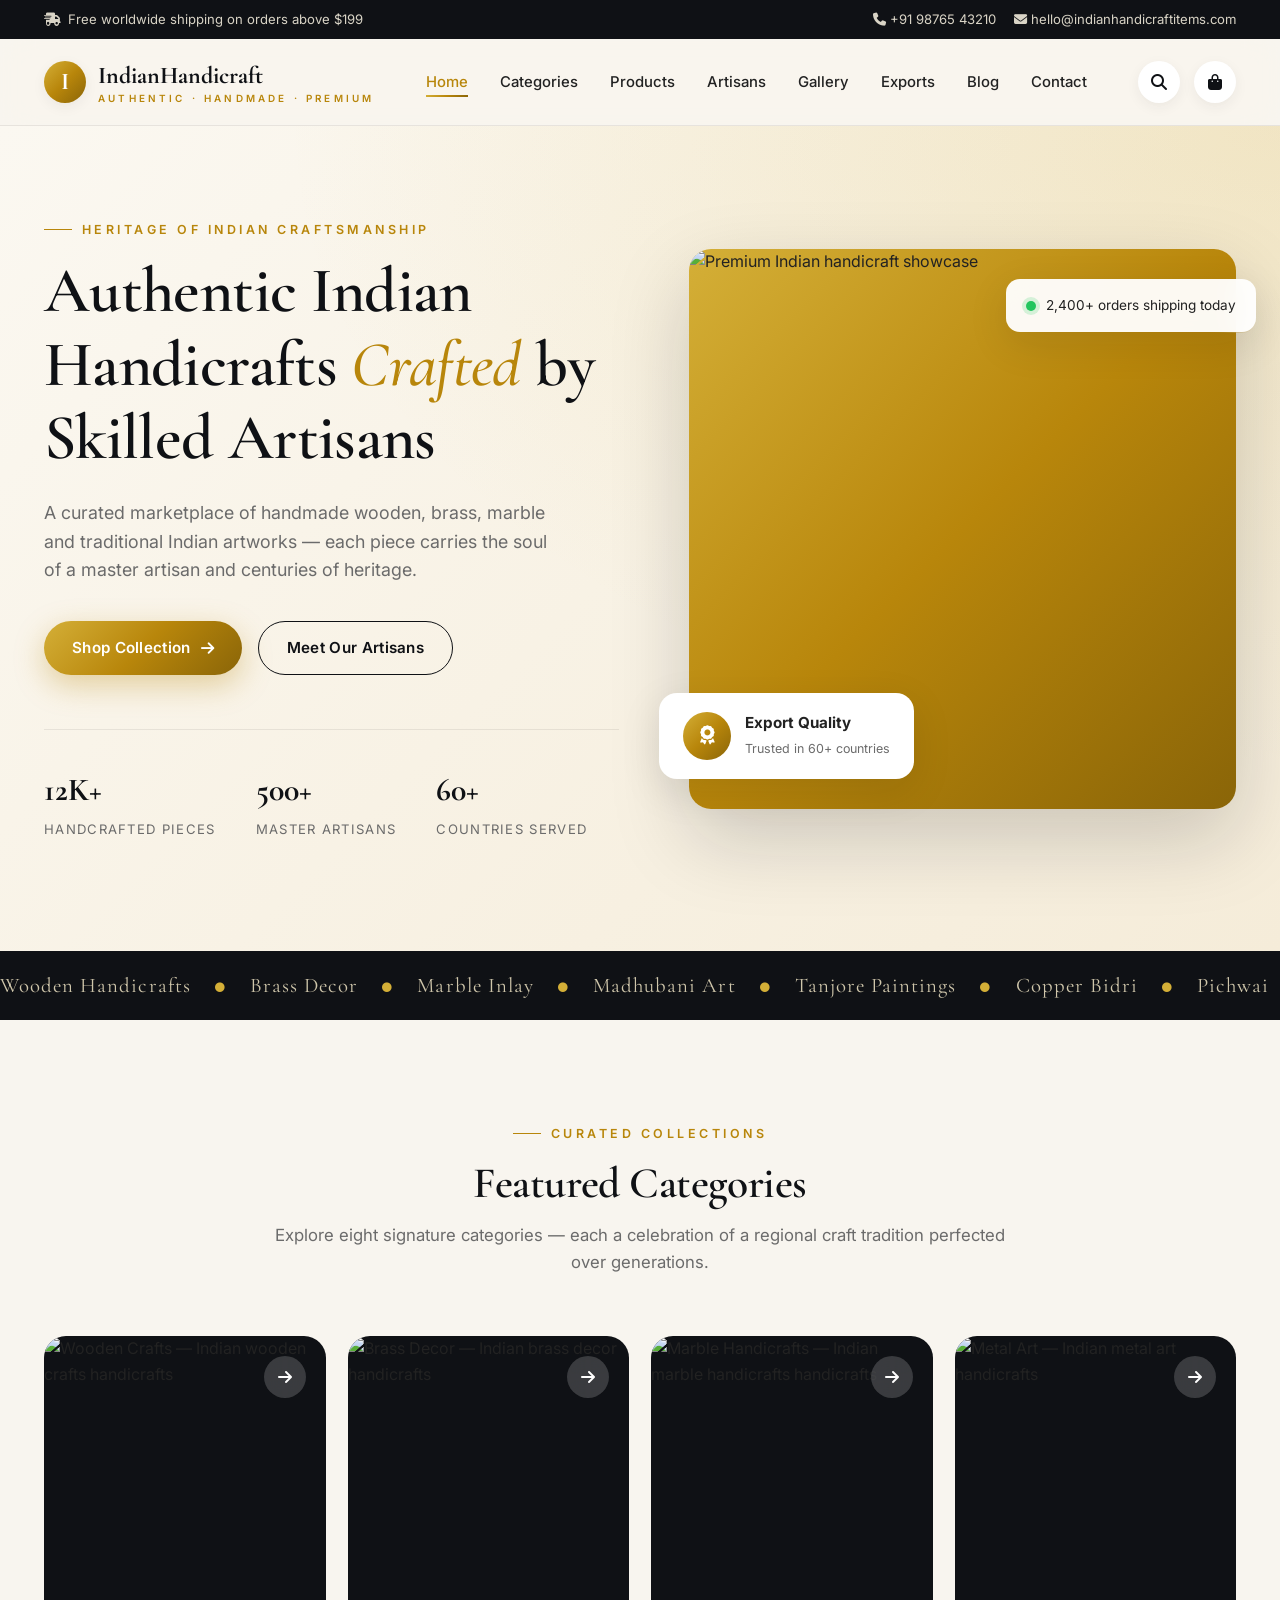
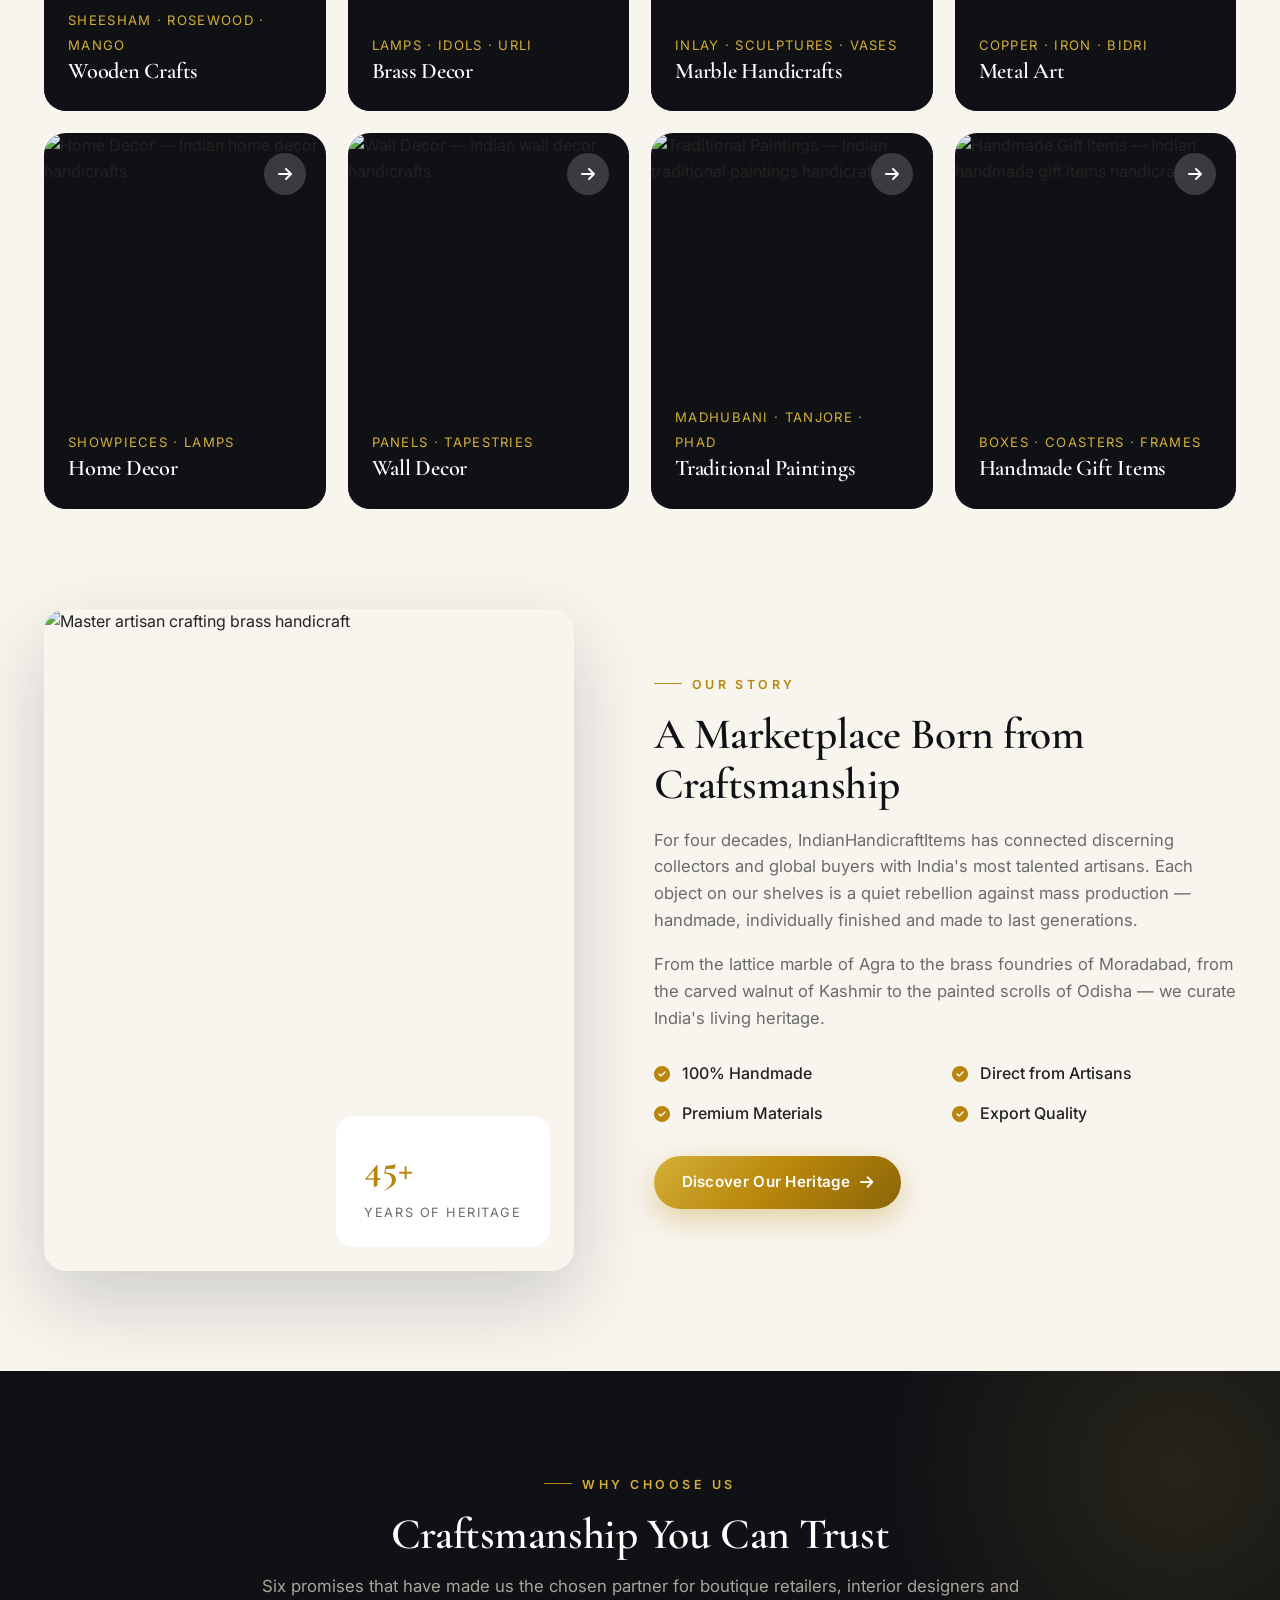
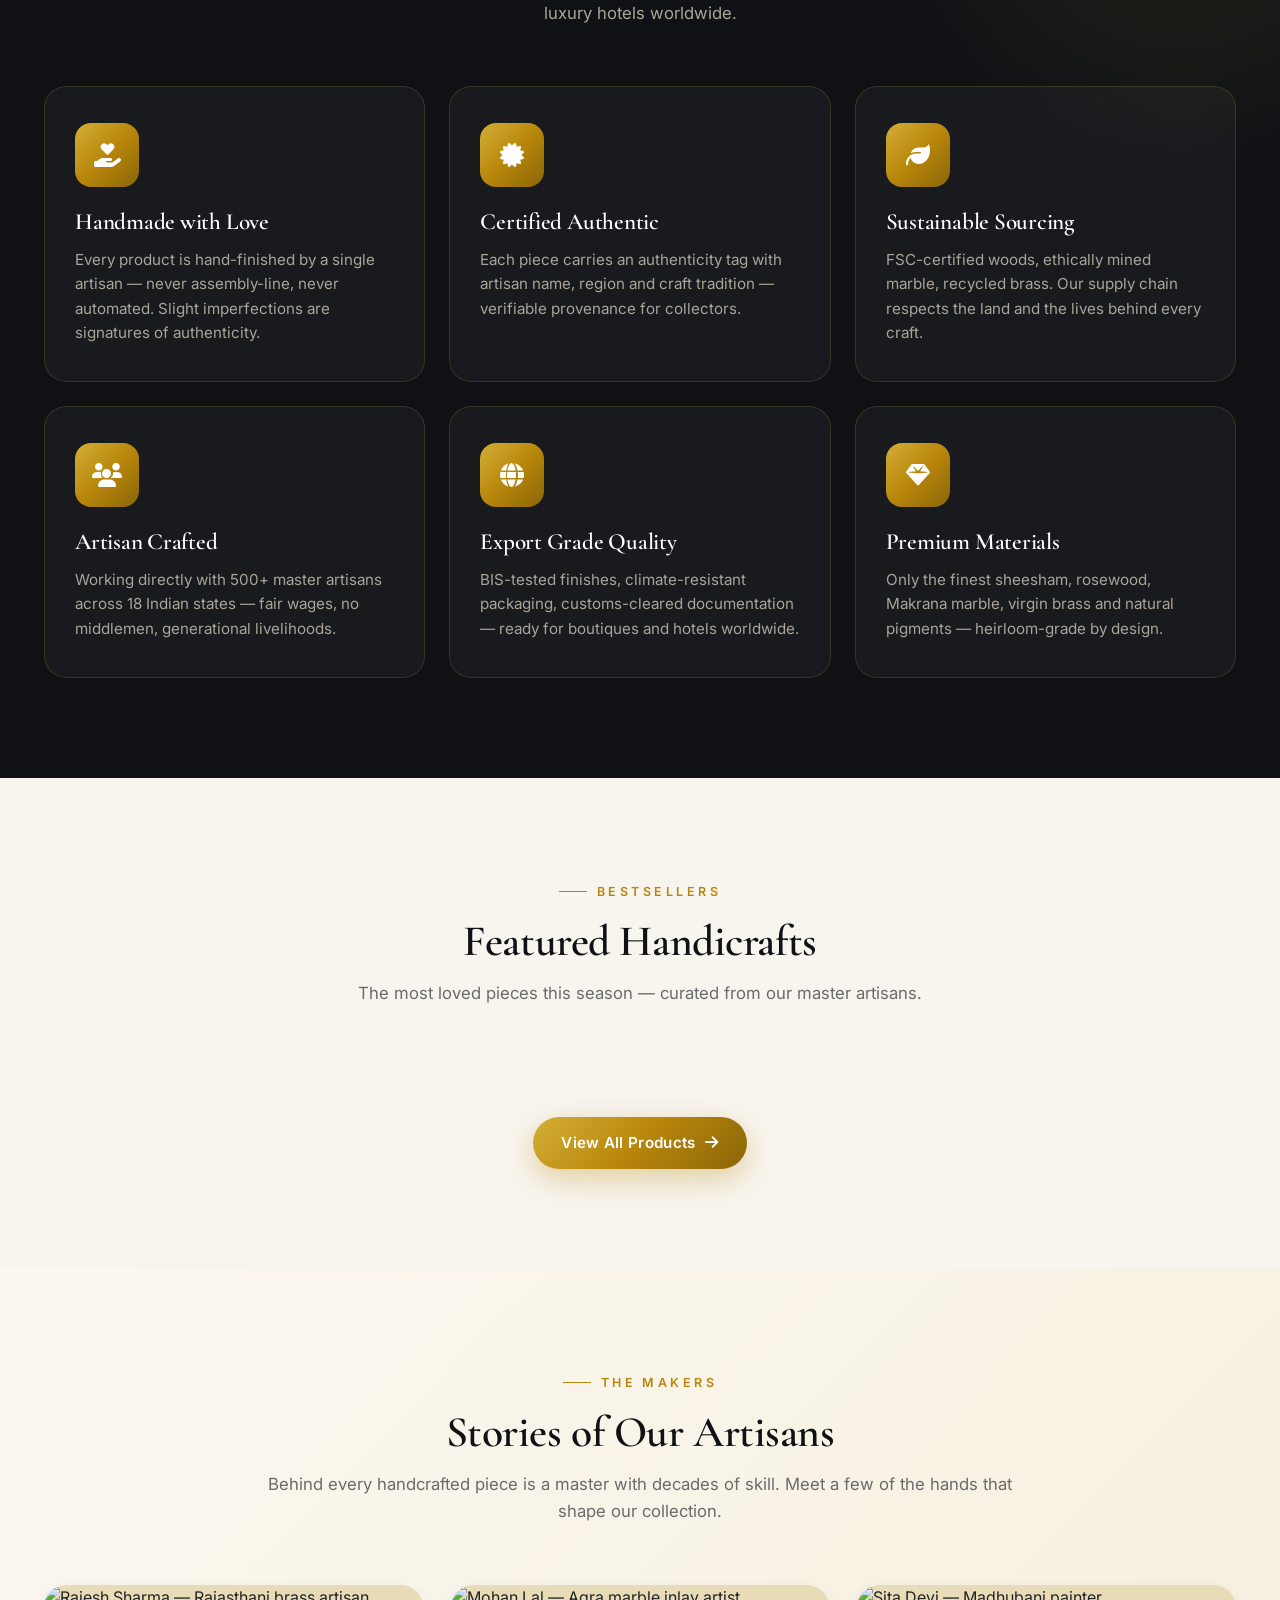
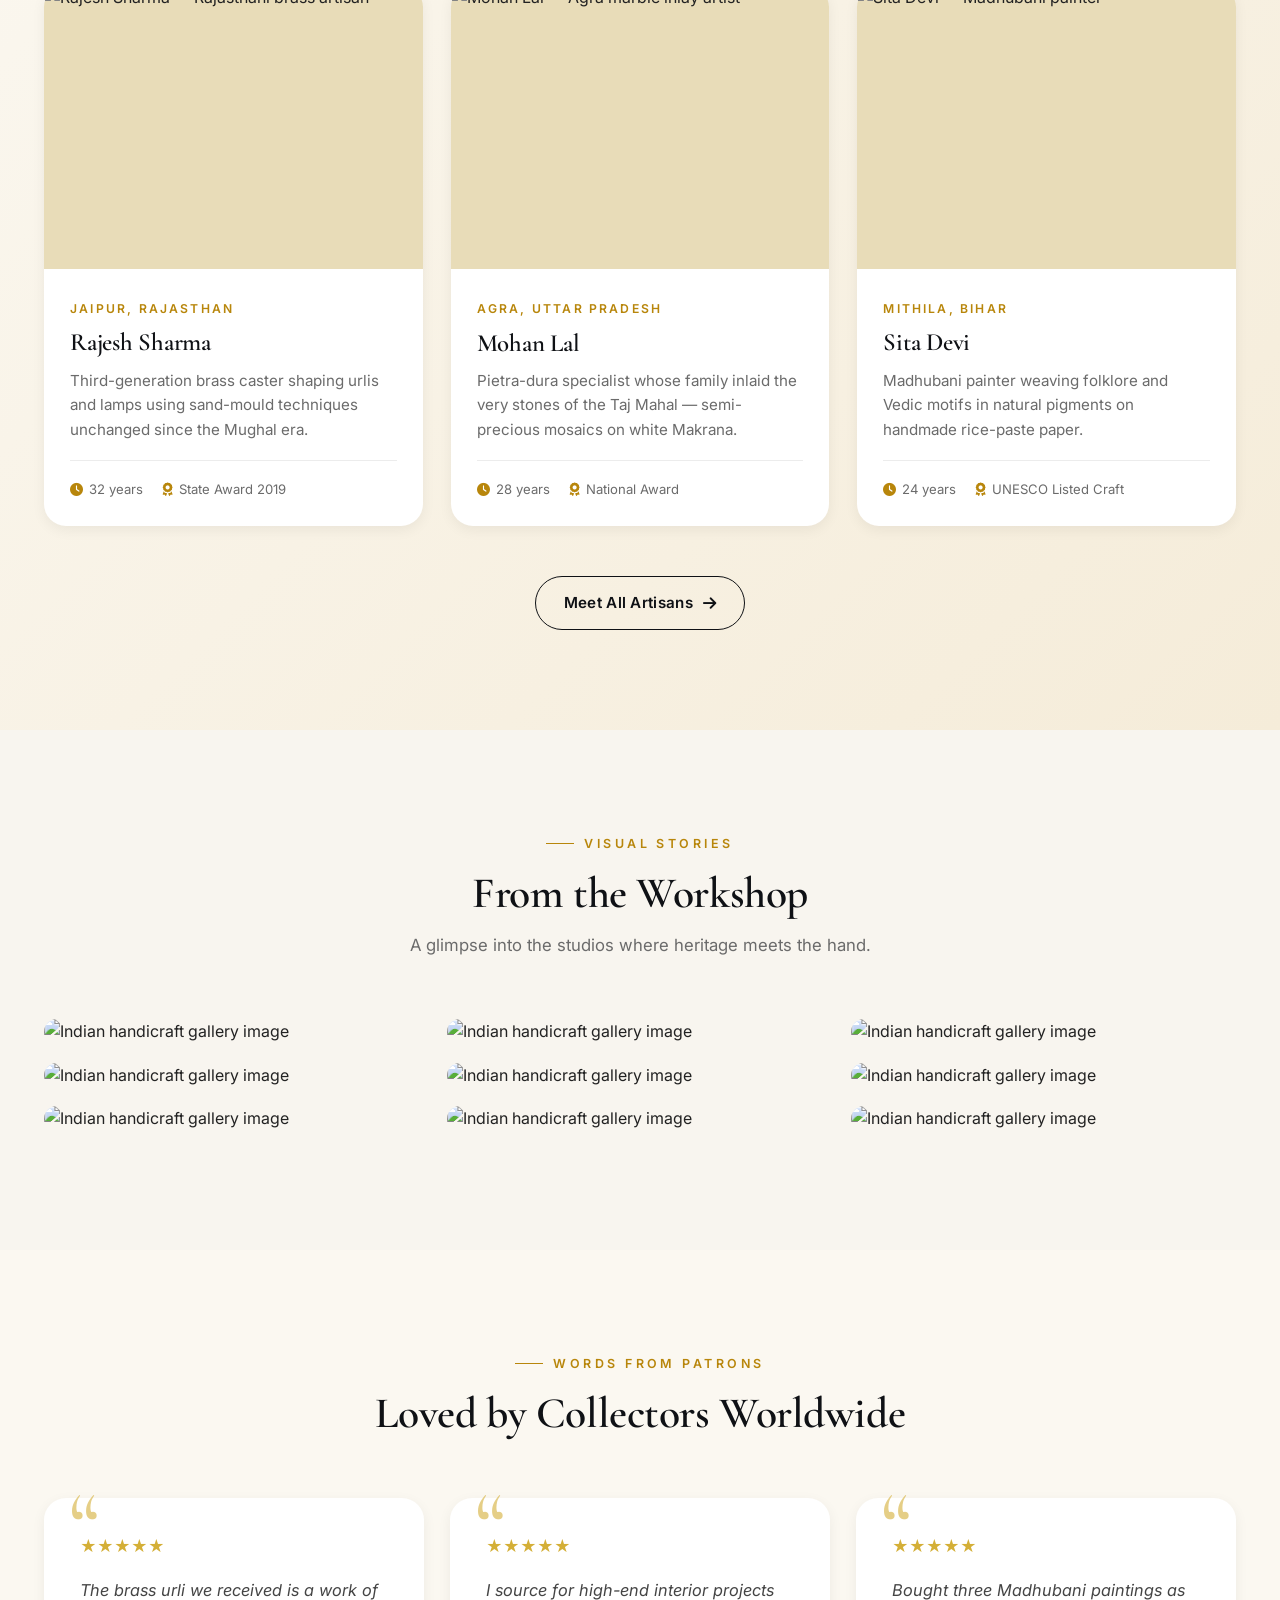
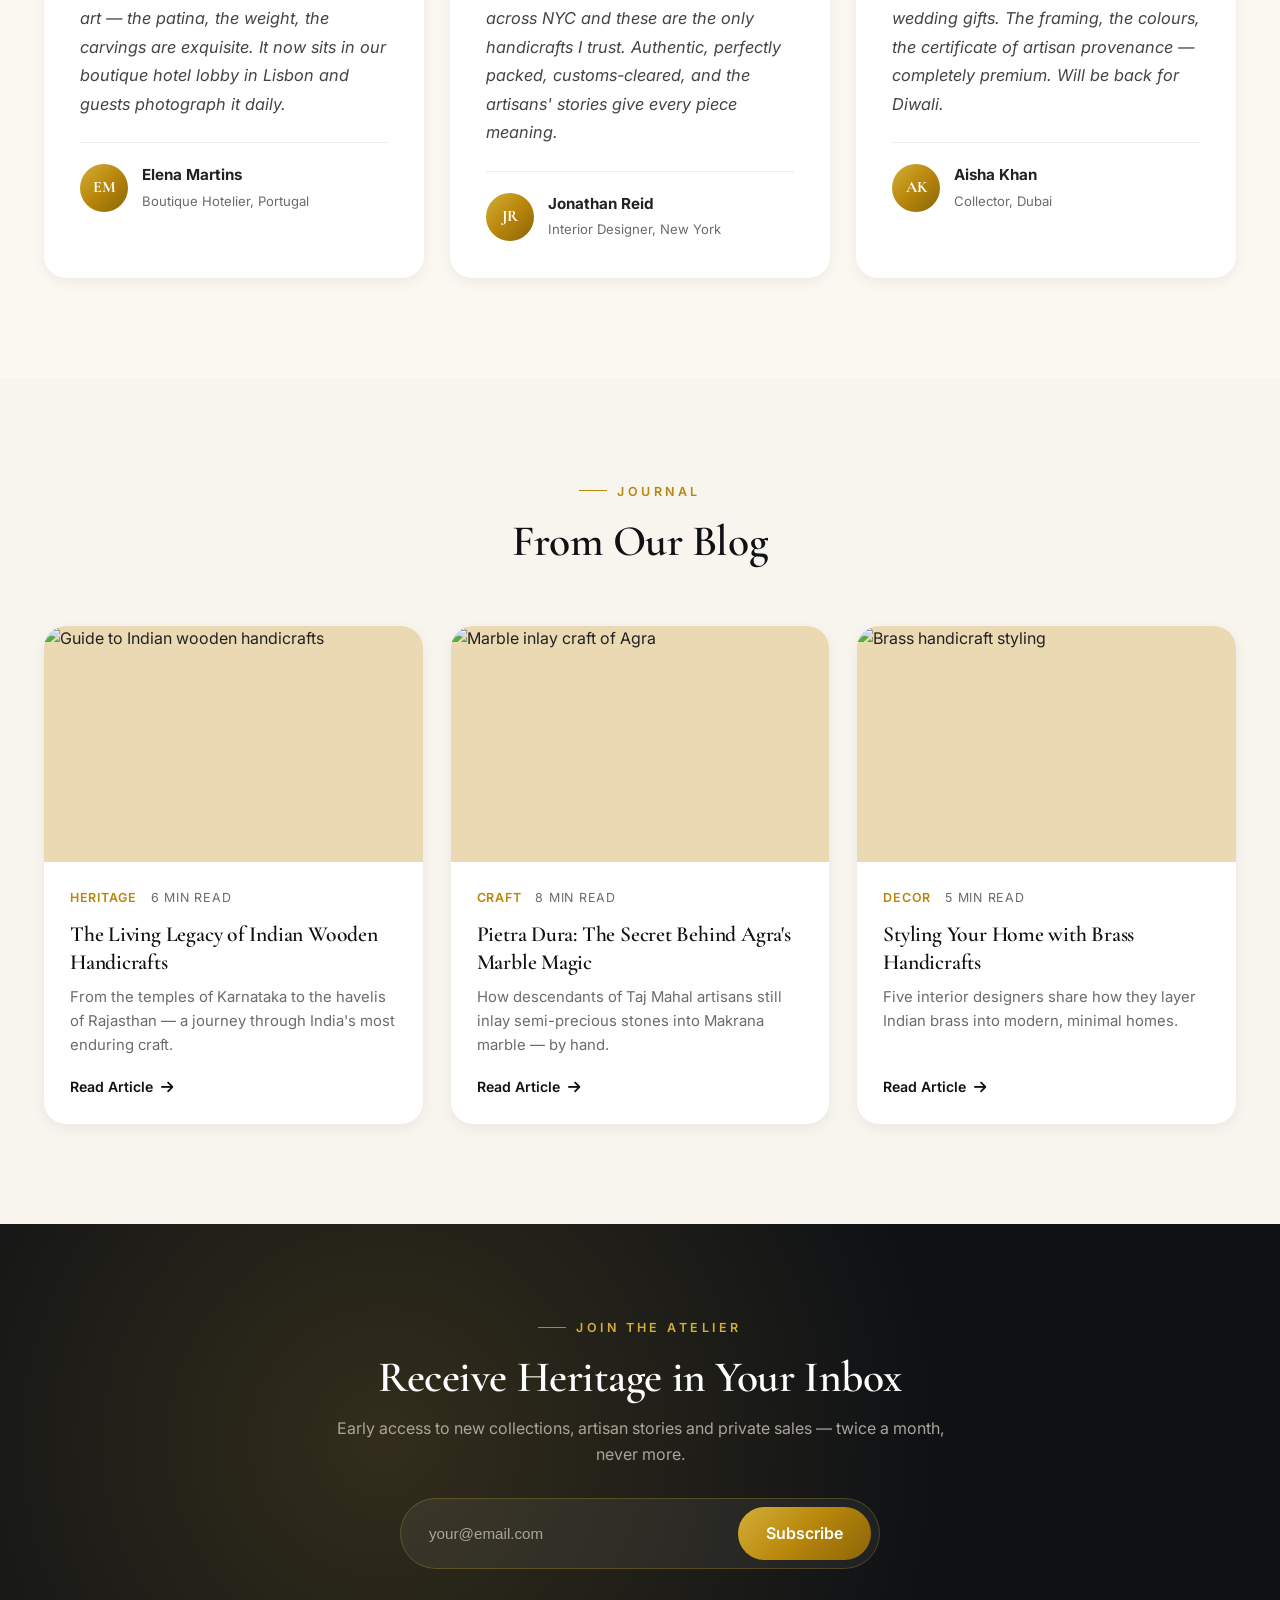
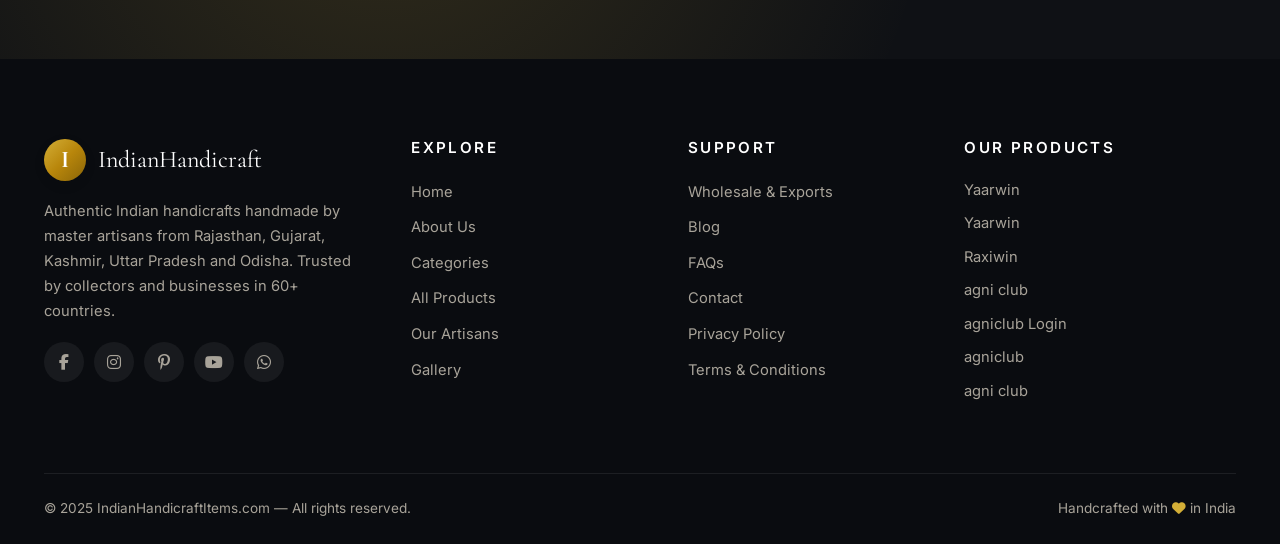
==== commit 557d977f: "Update index.html" ====
--- a/index.html
+++ b/index.html
@@ -228,11 +228,15 @@
     </ul>
   </div>
   <div>
-    <h4>Reach Us</h4>
+    <h4>Our Products</h4>
     <ul class="footer-contact">
-      <li><i class="fas fa-location-dot"></i><span>104, Heritage Bazaar Road,<br>Jaipur, Rajasthan 302001, India</span></li>
-      <li><i class="fas fa-phone"></i><span>+91 98765 43210<br>+91 98765 43211</span></li>
-      <li><i class="fas fa-envelope"></i><span>hello@indianhandicraftitems.com<br>exports@indianhandicraftitems.com</span></li>
+      <li><a href="https://yaarrwinlogin.com">Yaarwin</a></li>
+      <li><a href="https://yaarwinn.live">Yaarwin</a></li>
+      <li><a href="https://raxiwingames.game">Raxiwin</a></li>
+      <li><a href="https://agniclub.games">agni club</a></li>
+      <li><a href="https://agniclublogin.com">agniclub Login</a></li>
+      <li><a href="https://agniclublogin.app">agniclub</a></li>
+      <li><a href="https://agnicluba.org">agni club</a></li>
     </ul>
   </div>
 </div>
@@ -244,4 +248,4 @@
 <div class="lightbox"><span class="close"><i class="fas fa-times"></i></span><img alt=""></div>
 <script src="js/products.js"></script>
 <script src="js/main.js"></script>
-</body></html>+</body></html>
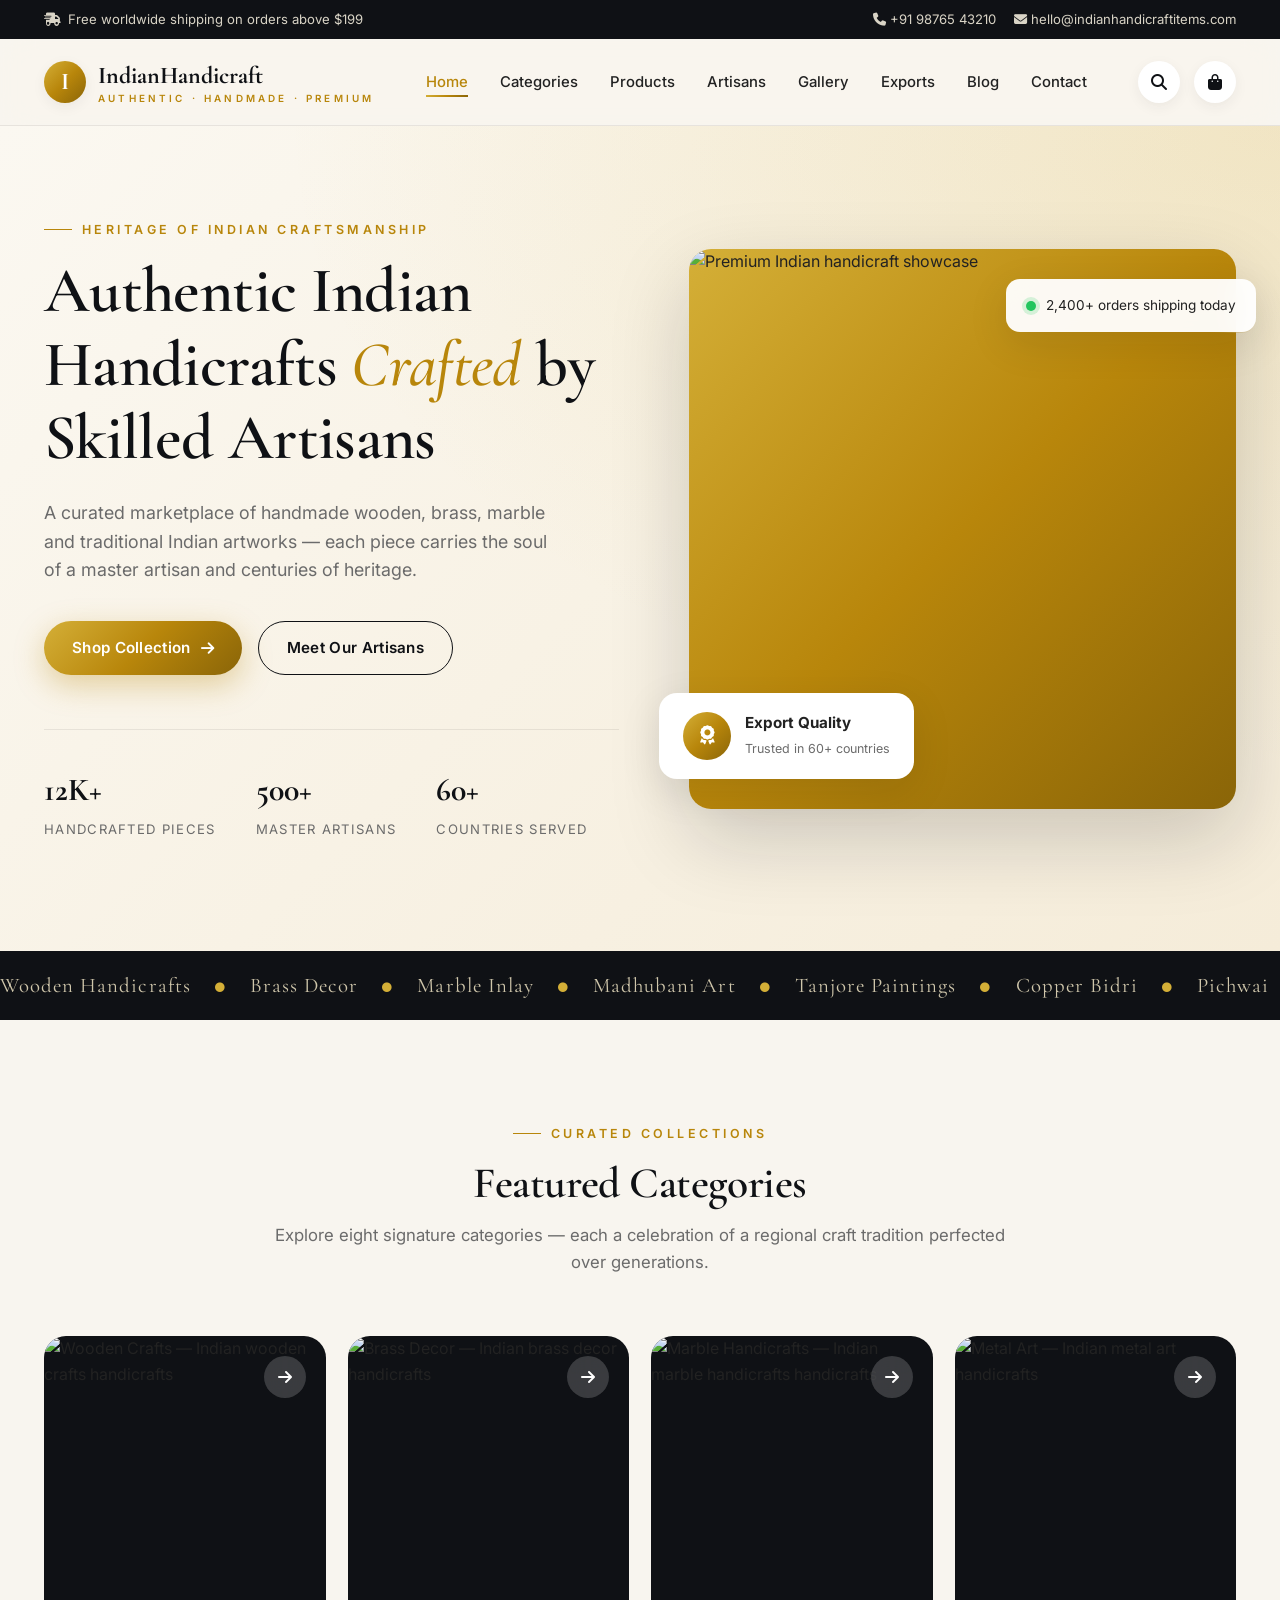
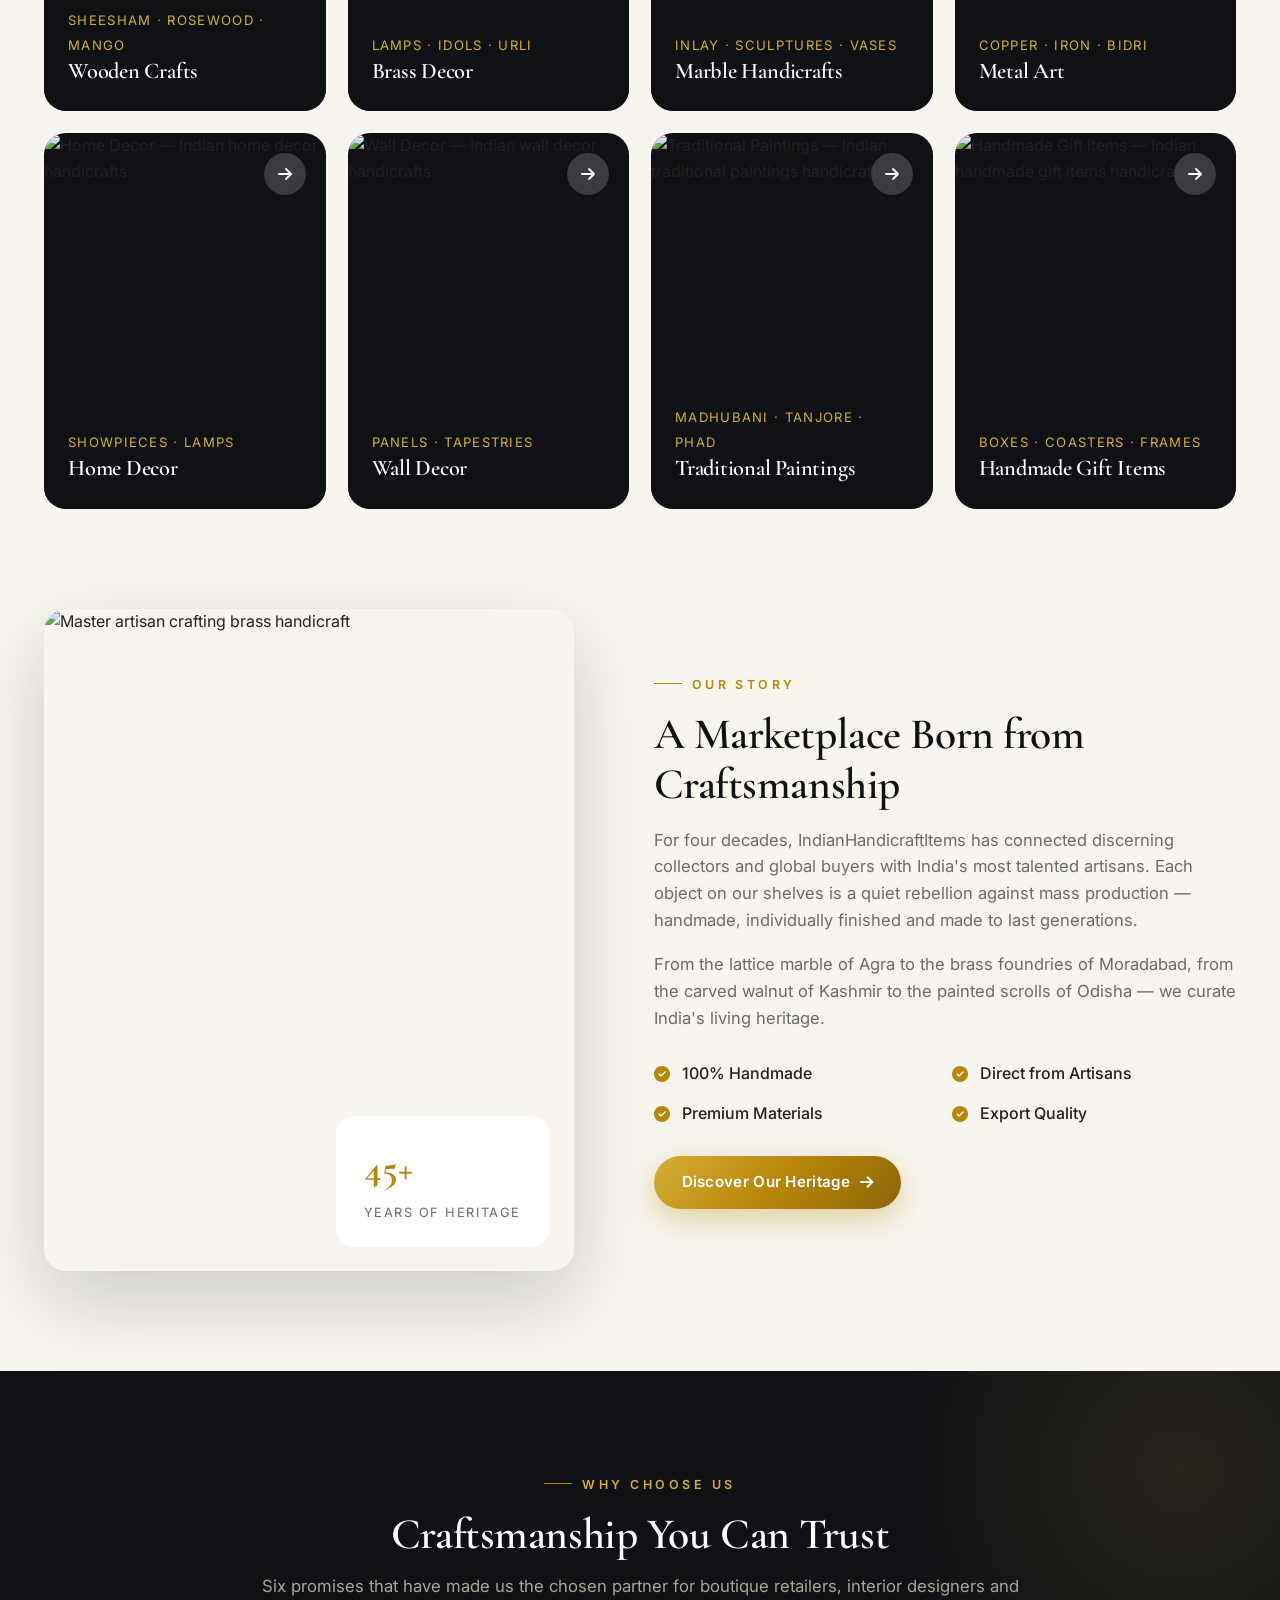
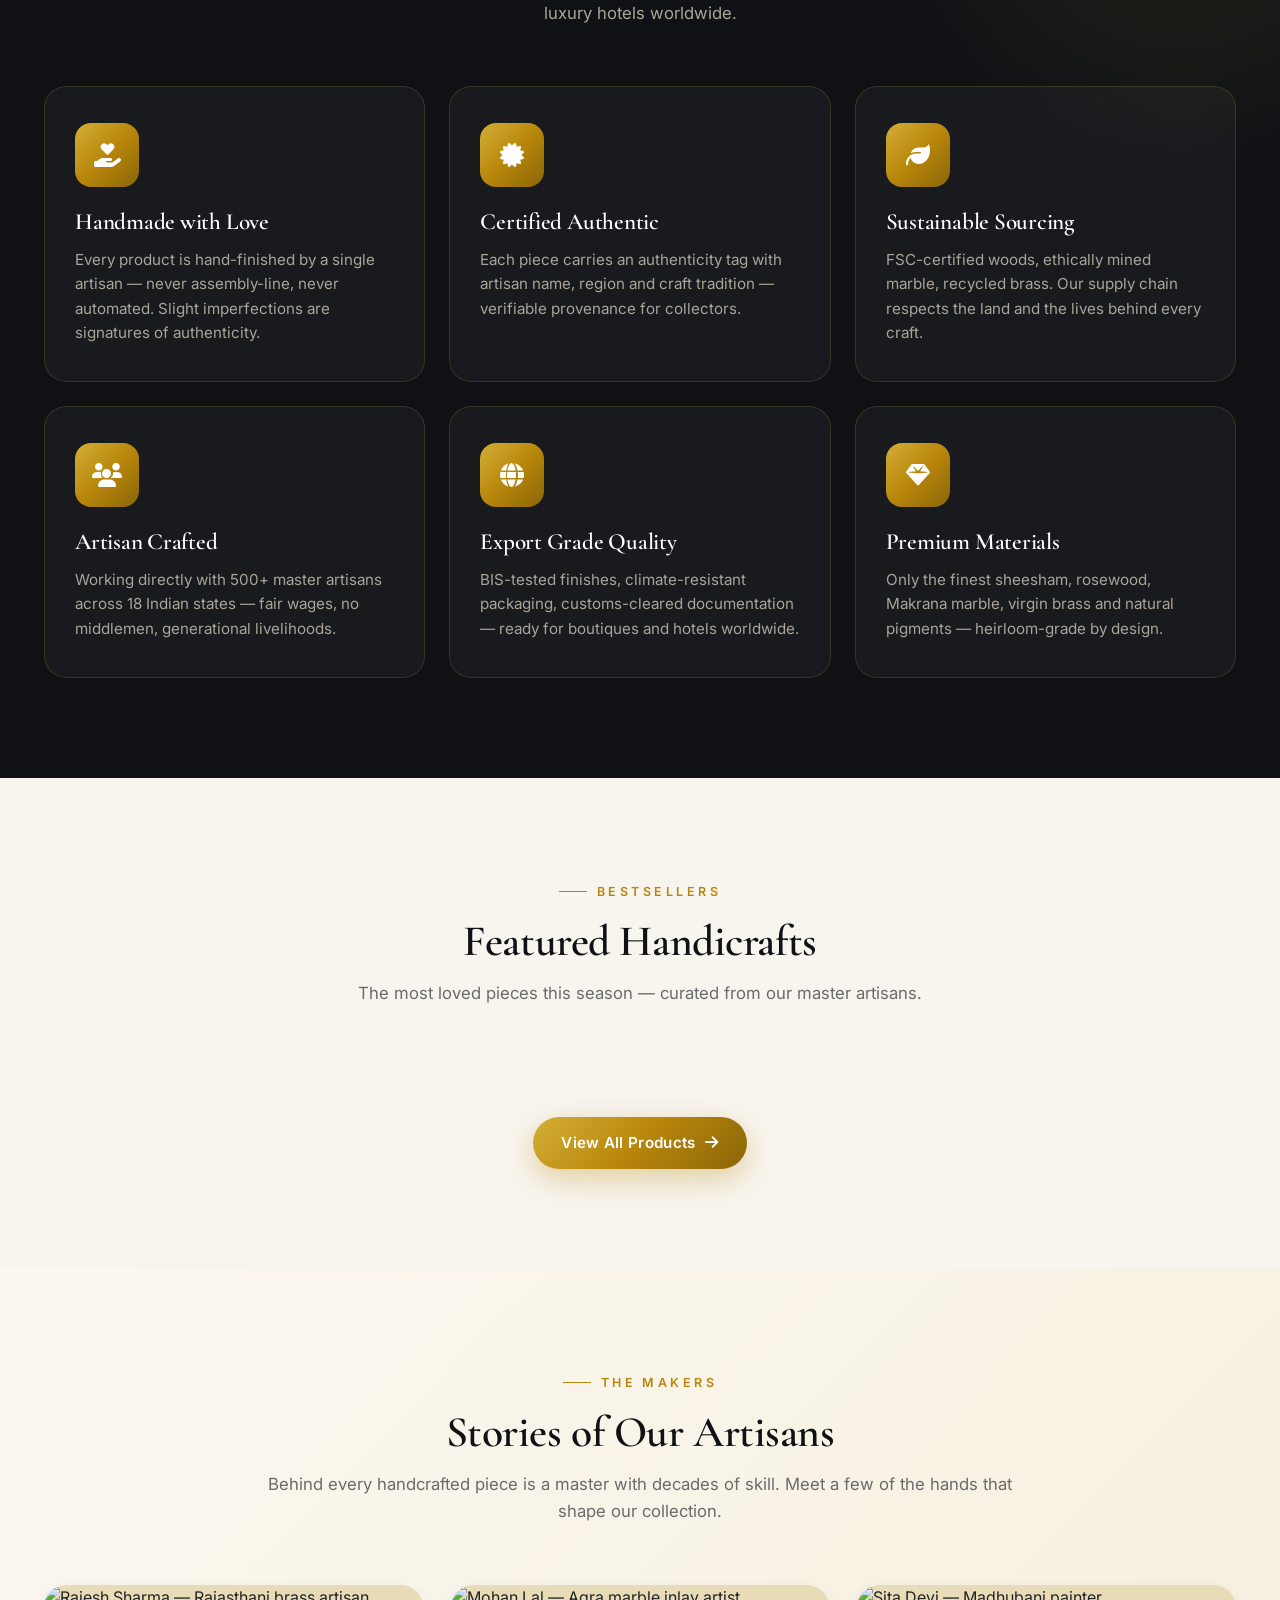
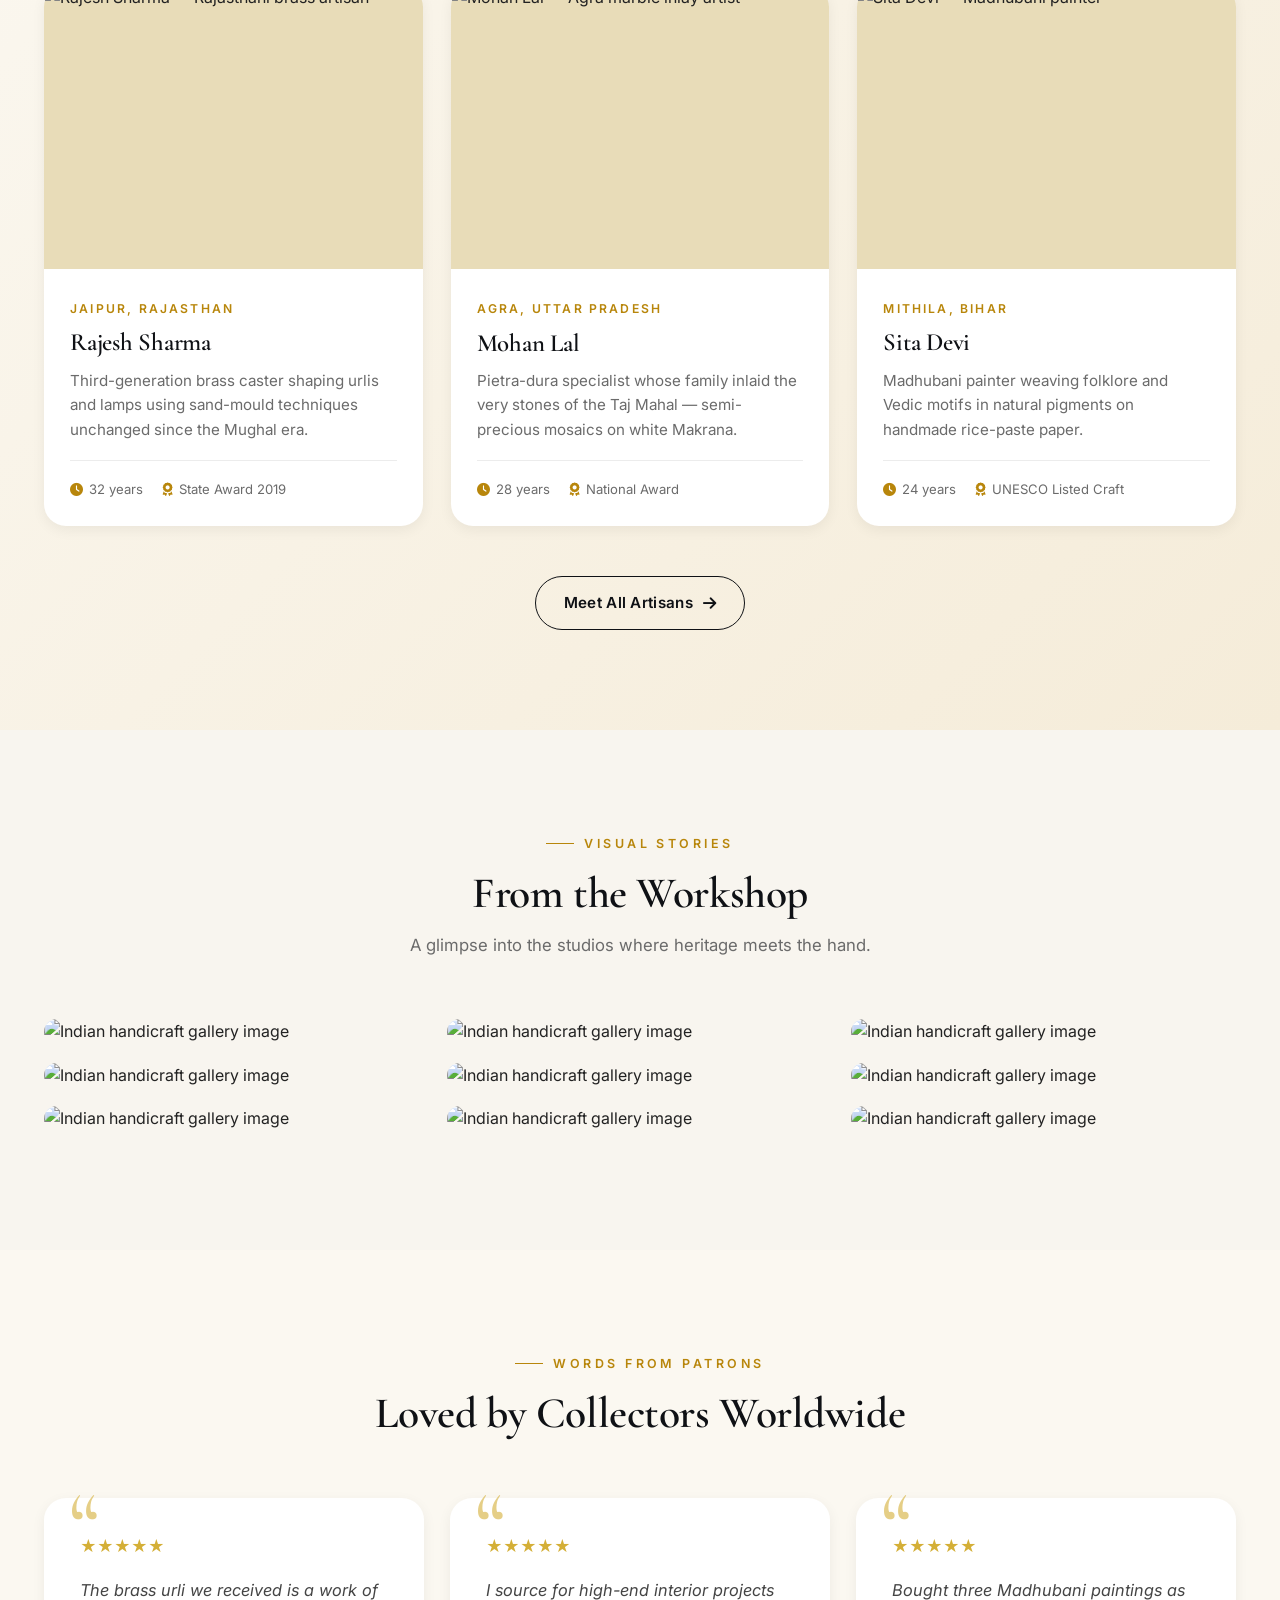
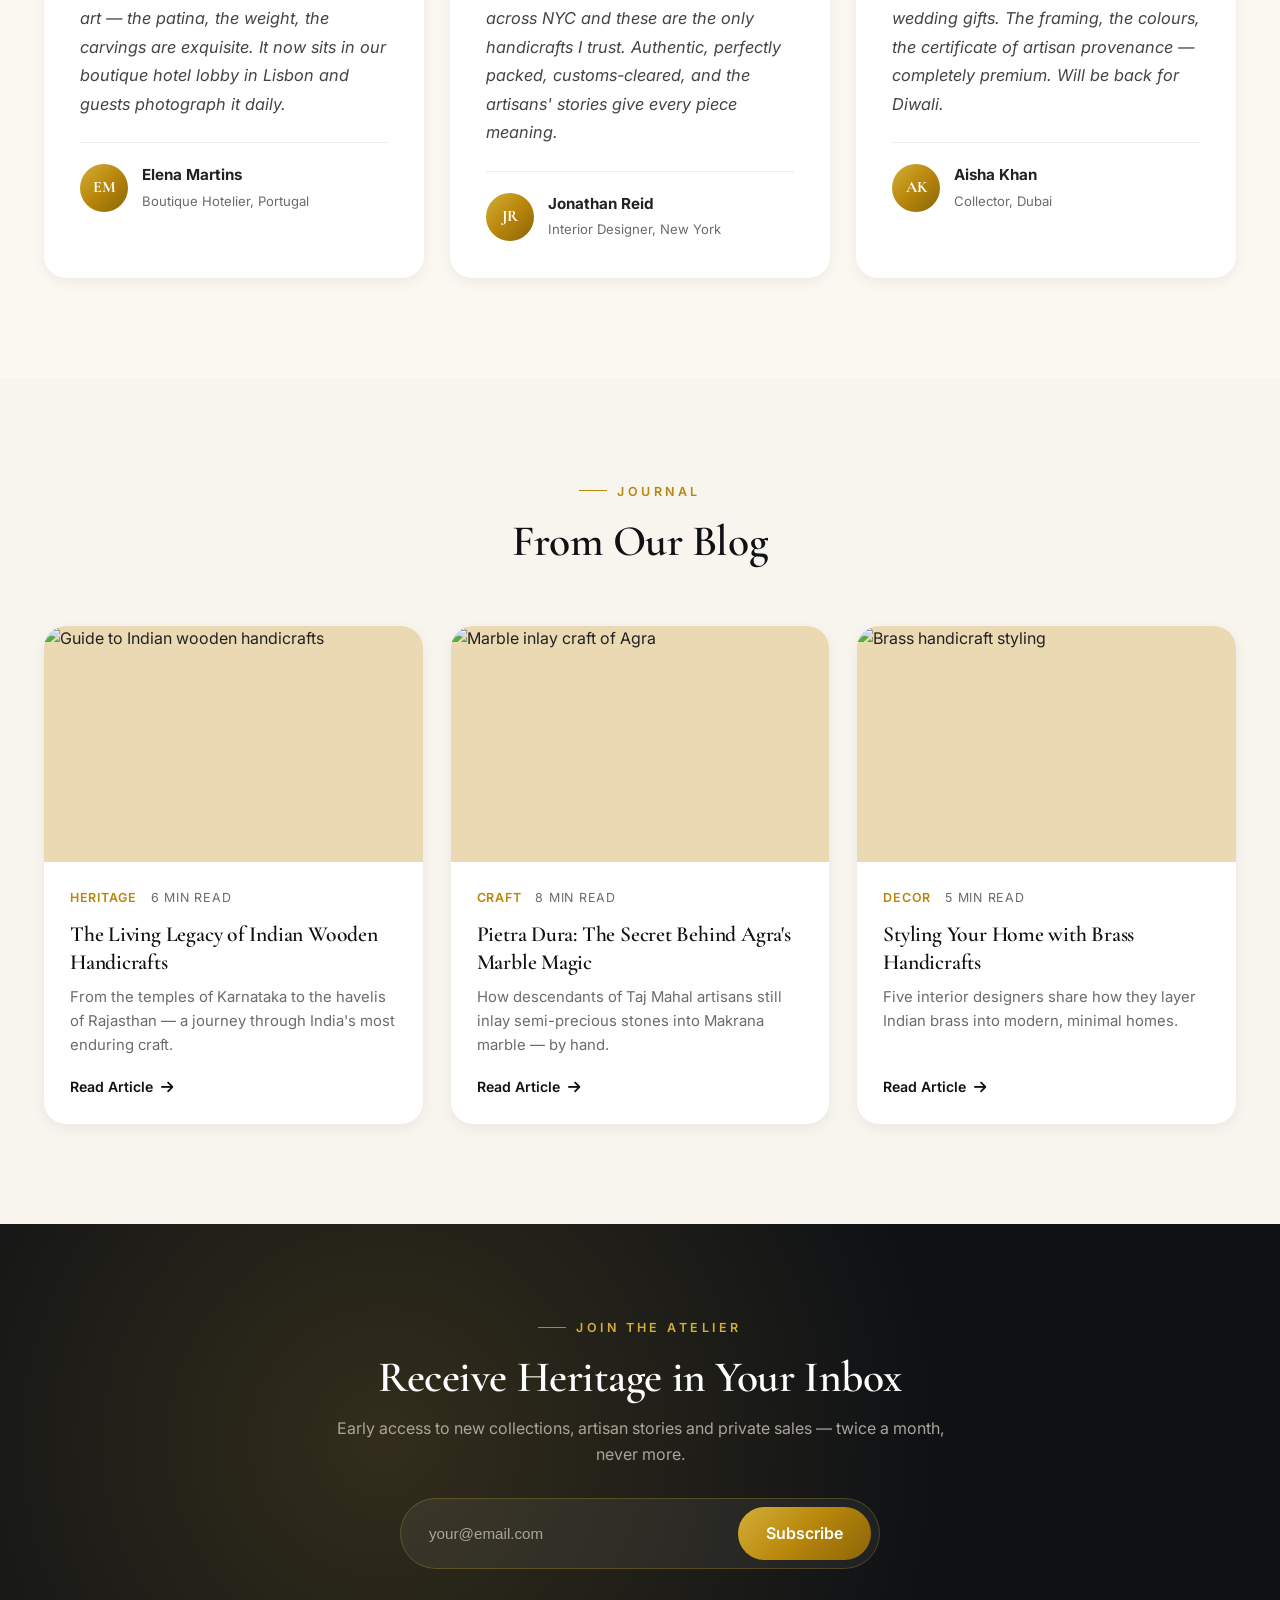
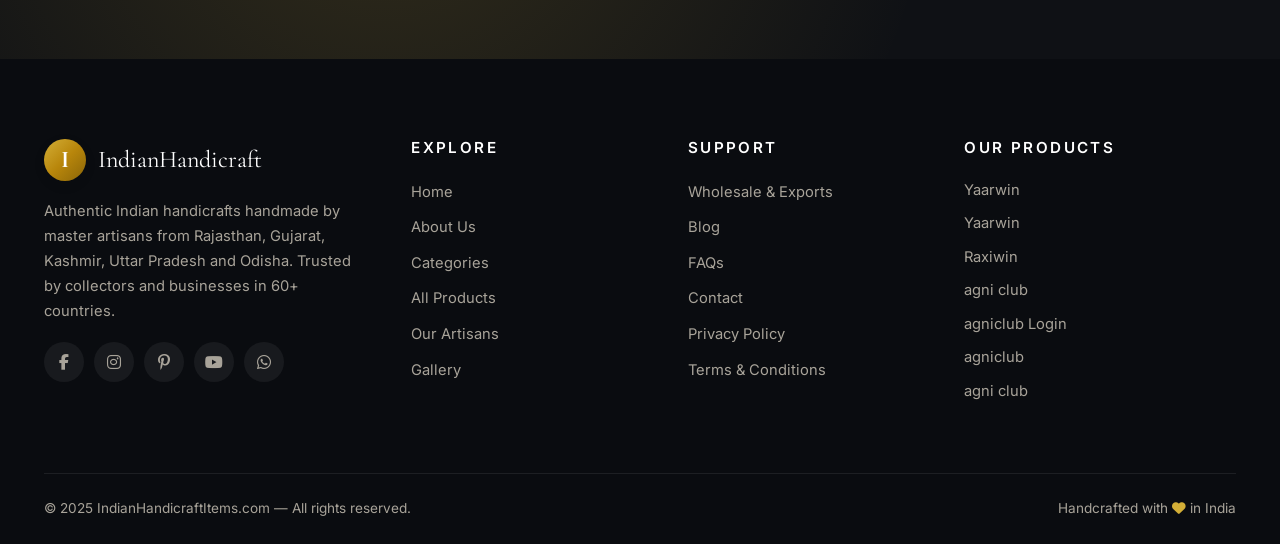
==== commit c7ebc2fc: "Update index.html" ====
--- a/index.html
+++ b/index.html
@@ -8,7 +8,7 @@
 <meta name="keywords" content="Indian handicrafts, wooden handicrafts, brass decor, marble art, handmade gifts, artisan products, export quality, Rajasthan crafts, traditional Indian art">
 <meta name="author" content="IndianHandicraftItems.com">
 <link rel="canonical" href="https://www.indianhandicraftitems.com/">
-<meta property="og:type" content="website">
+<meta property="og:type" content="website"> 
 <meta property="og:title" content="Indian Handicraft Items — Authentic Handmade Decor, Art & Gifts | Premium Artisan Marketplace">
 <meta property="og:description" content="Shop authentic Indian handicrafts handmade by master artisans. Premium wooden, brass, marble & traditional art. Export-quality. Worldwide shipping.">
 <meta property="og:url" content="https://www.indianhandicraftitems.com/">
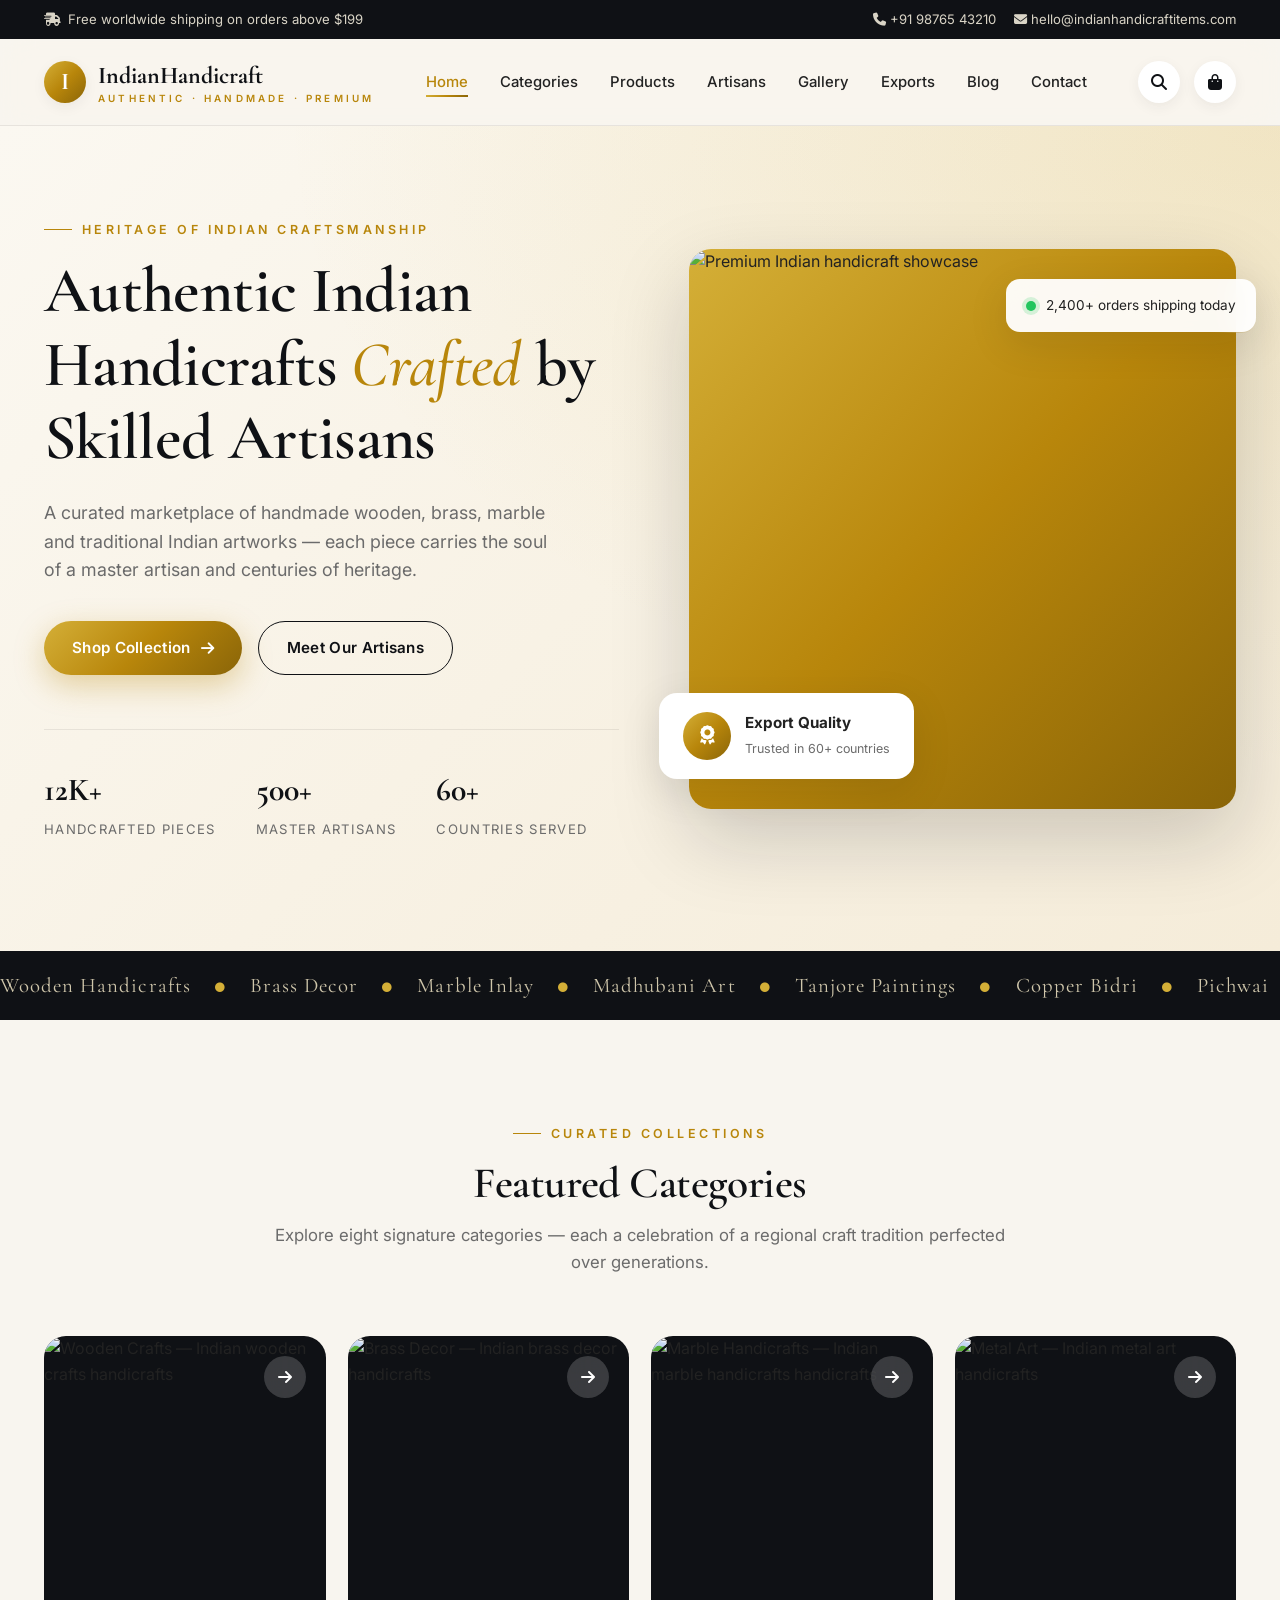
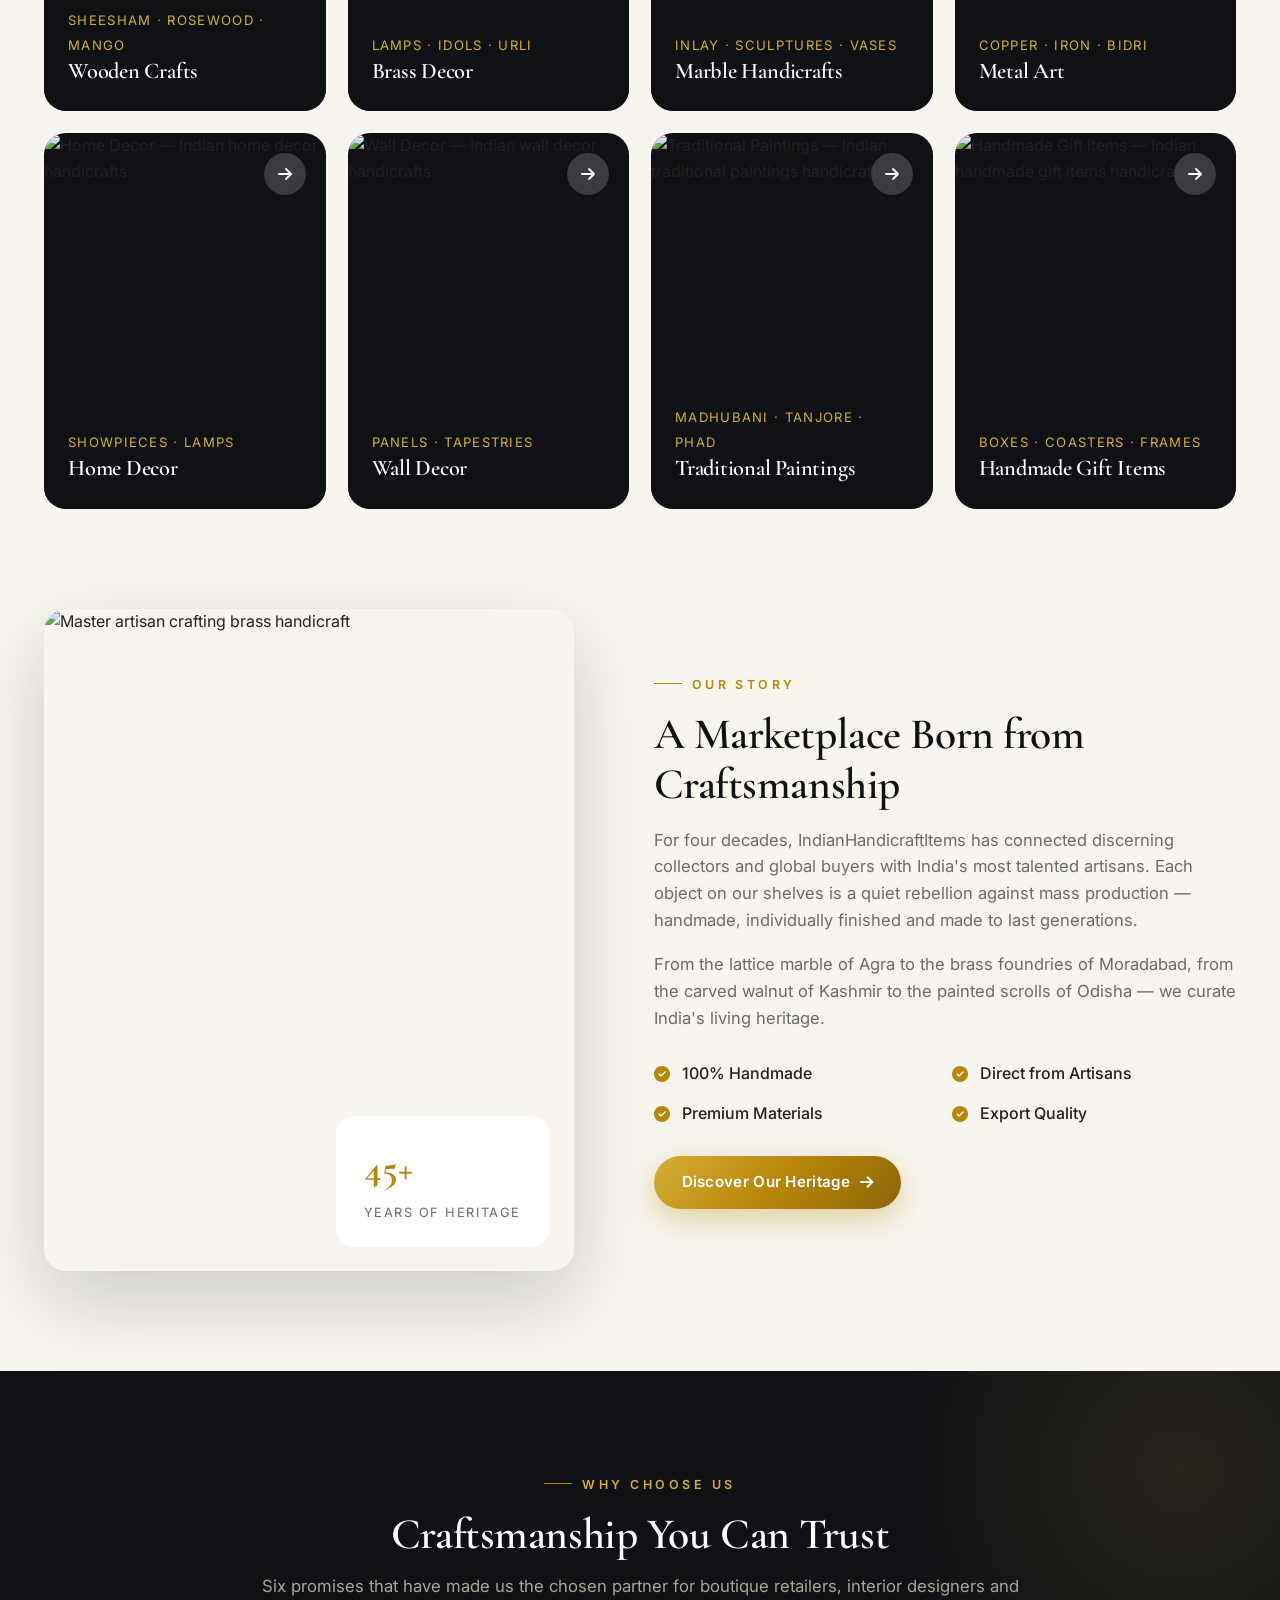
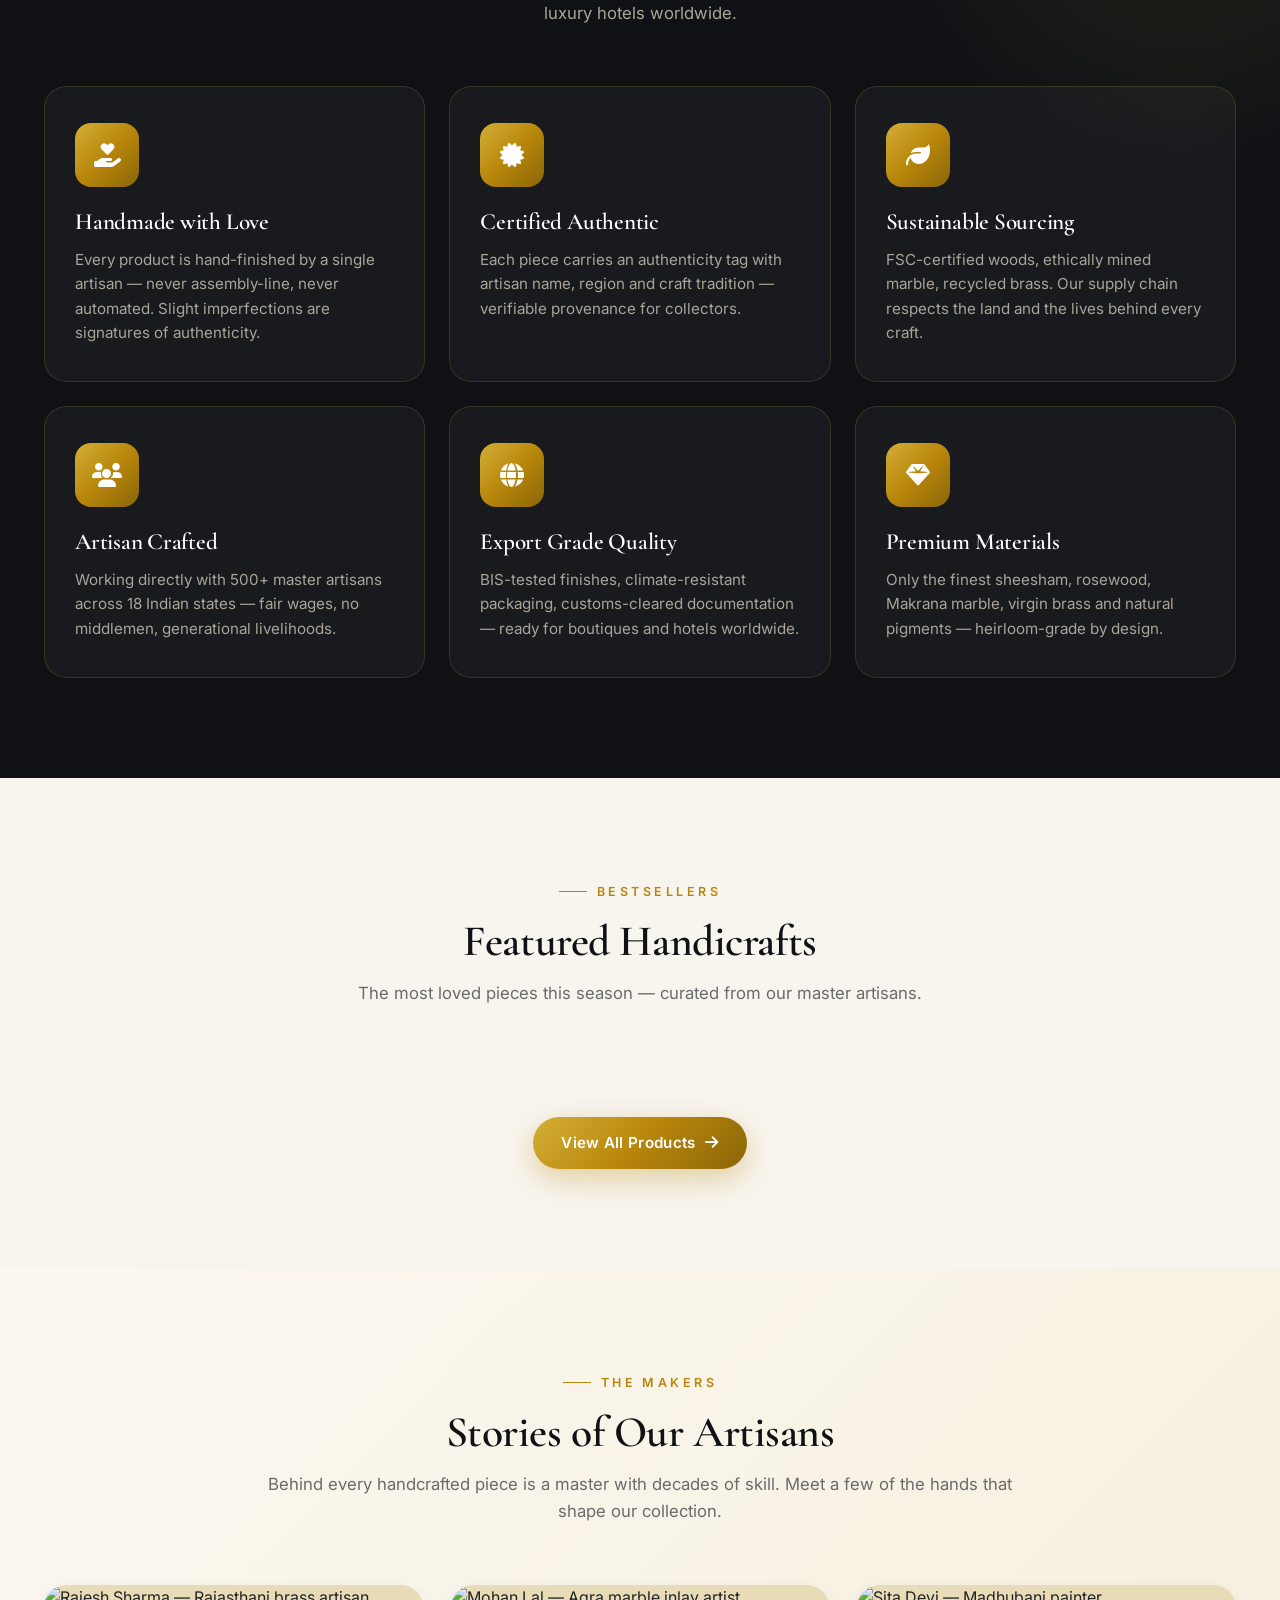
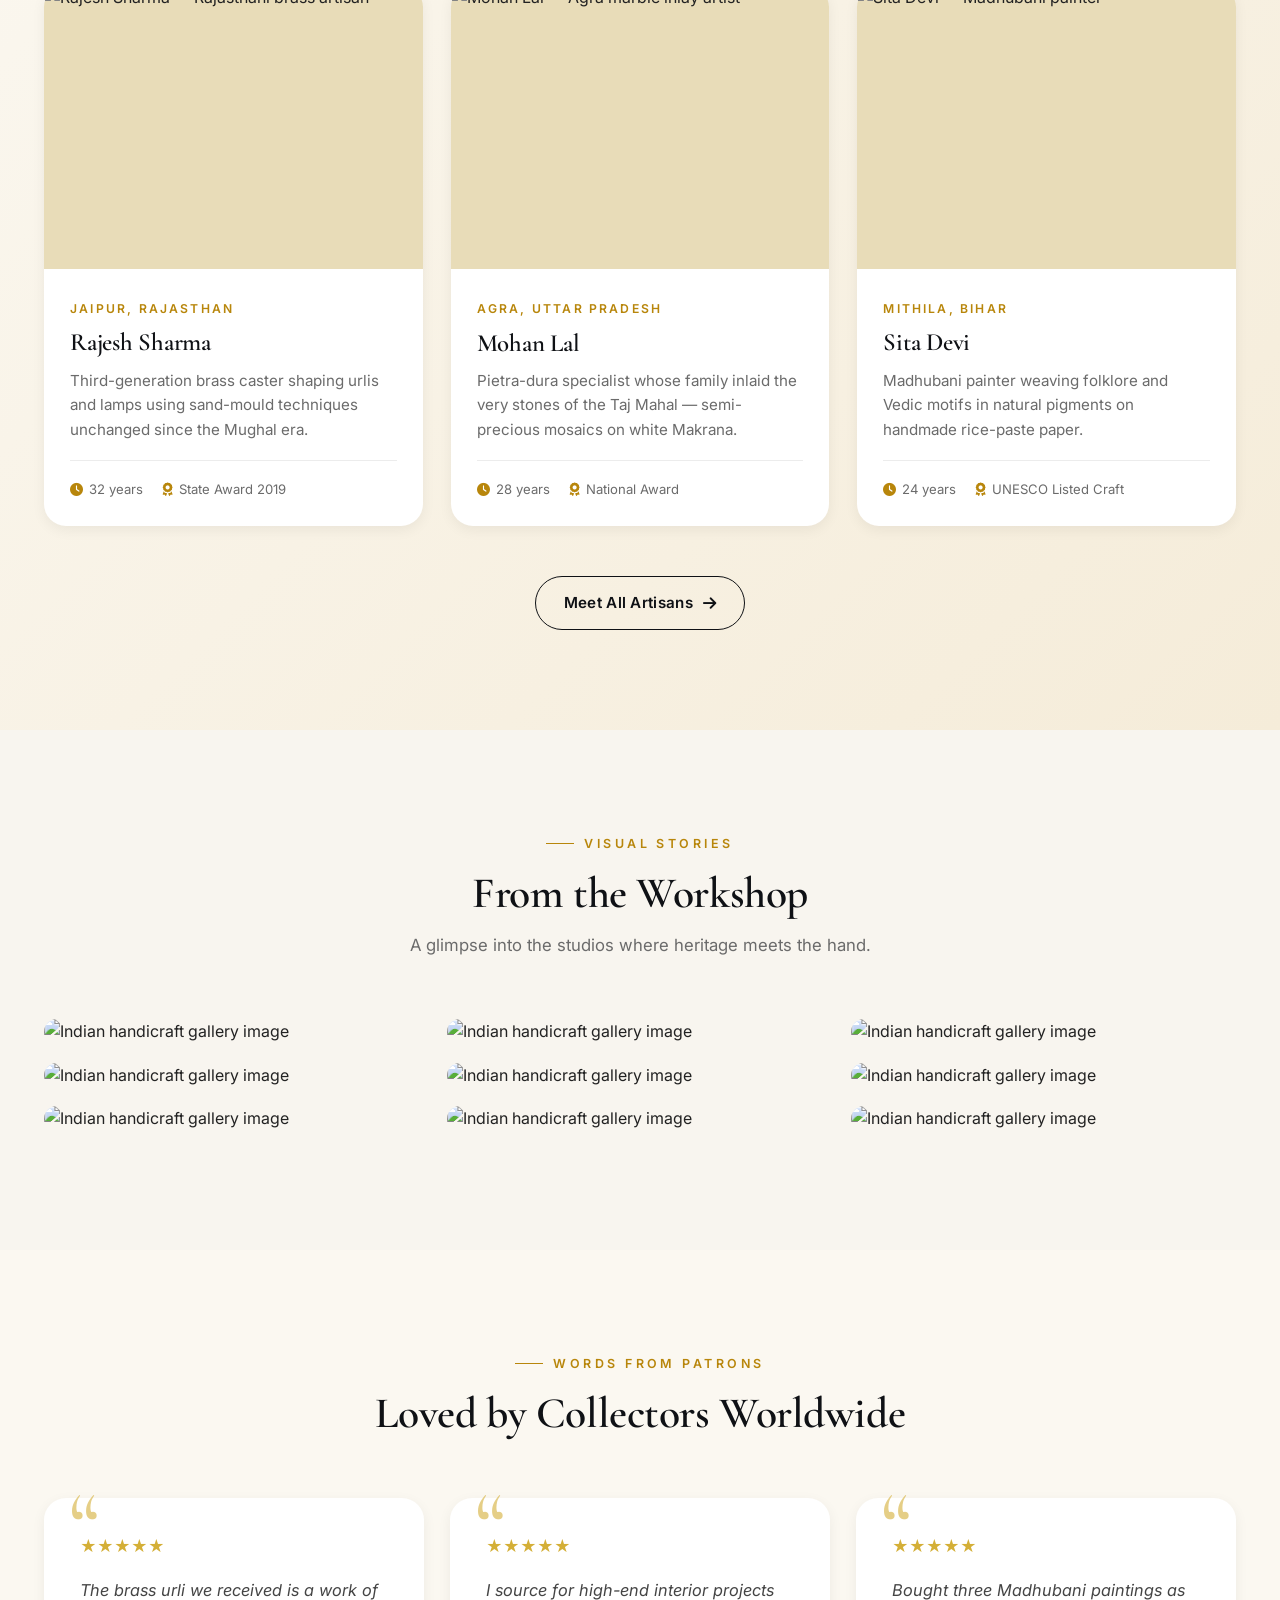
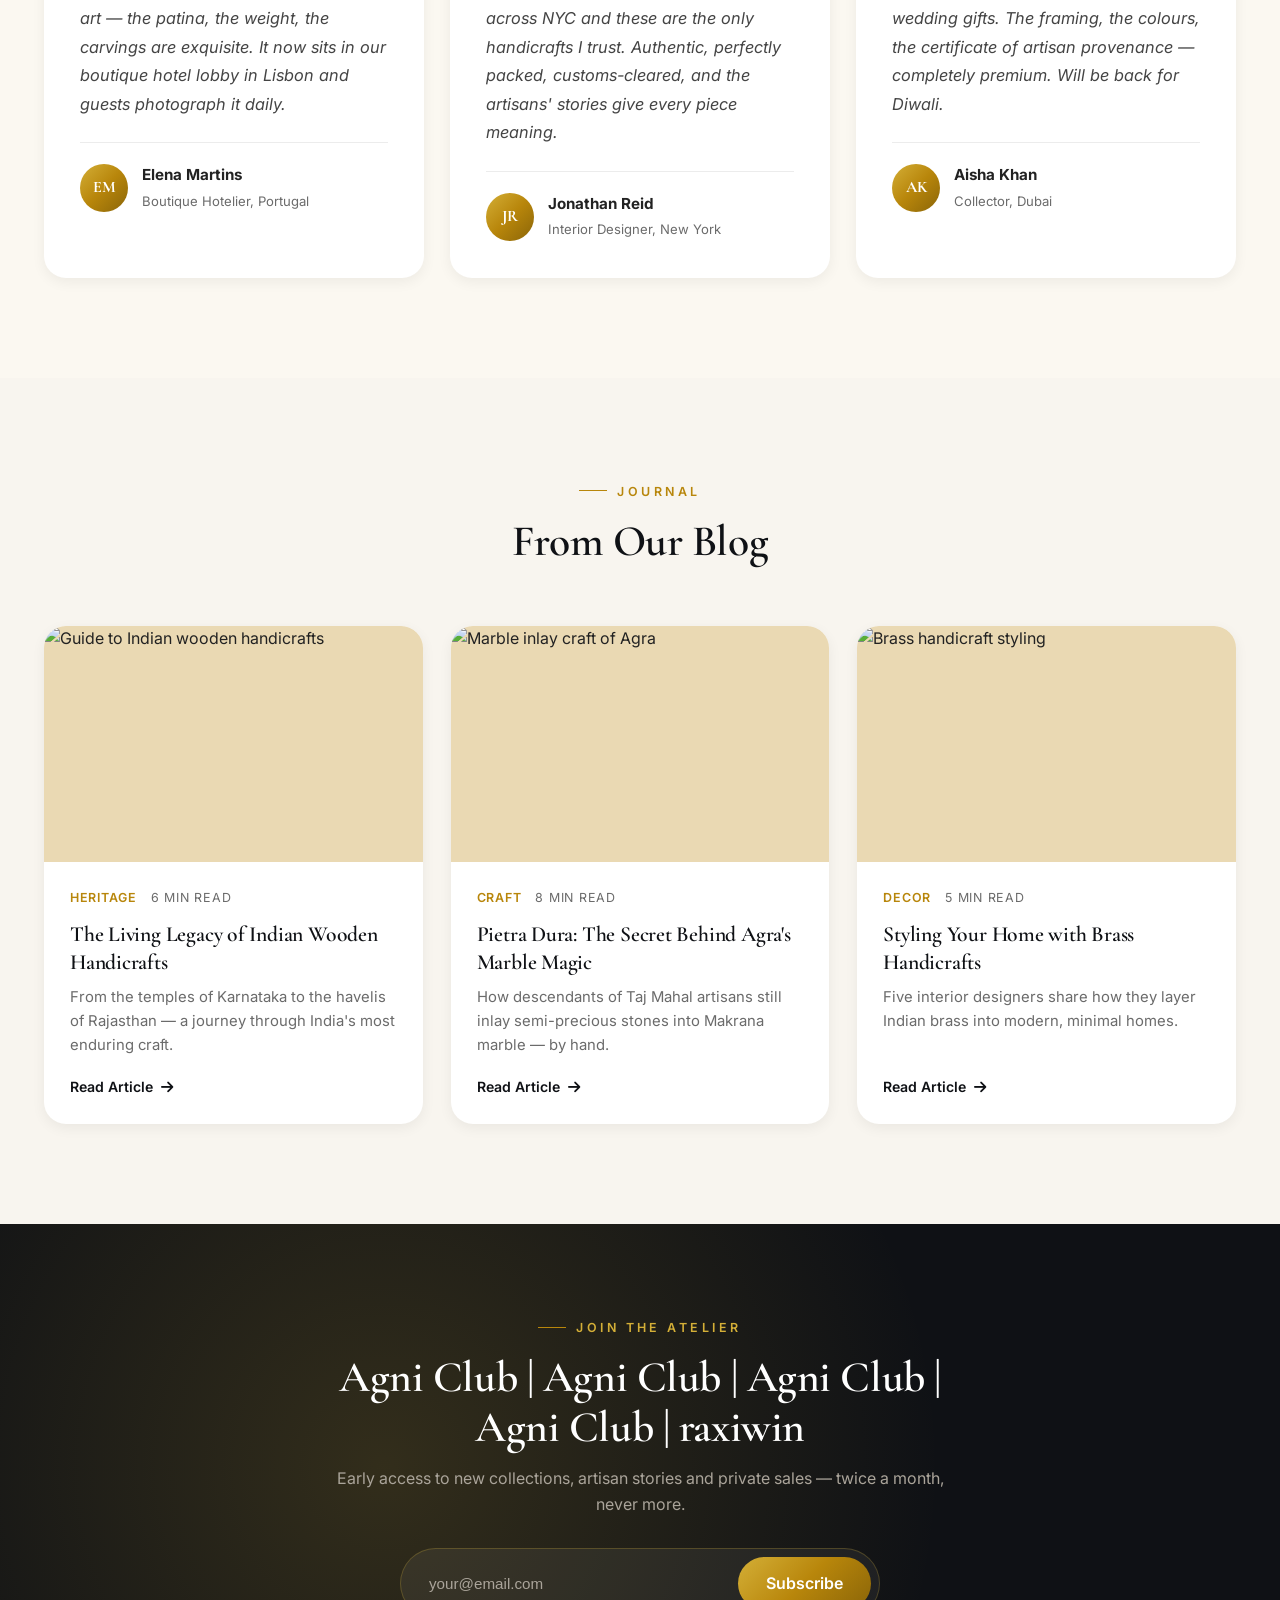
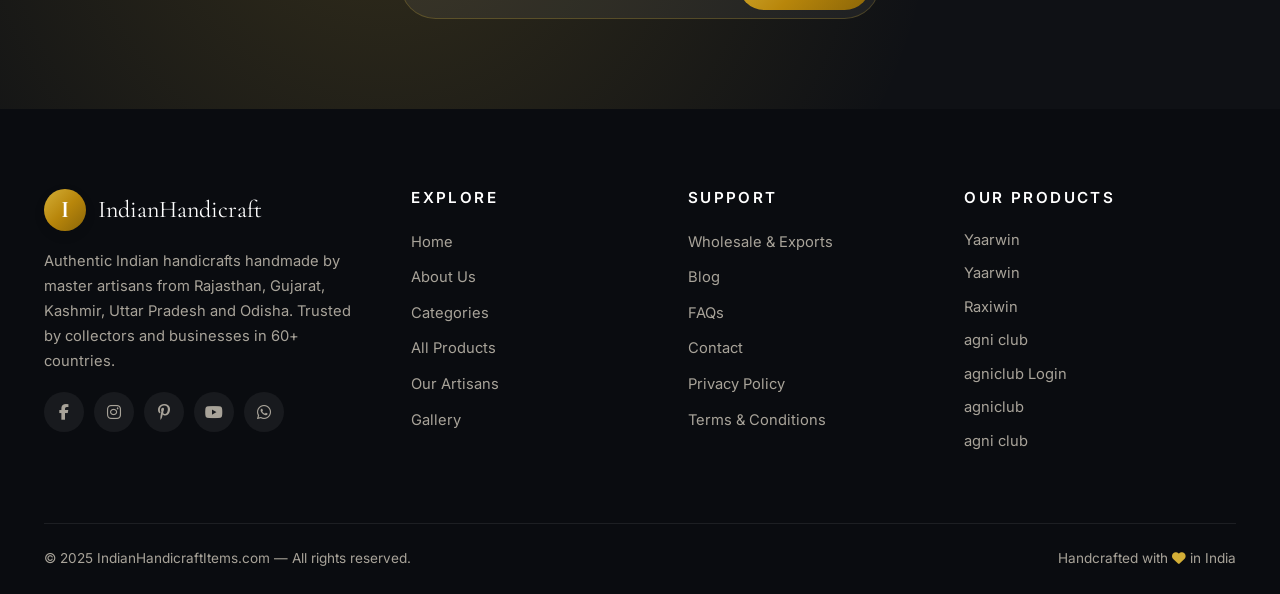
==== commit fad4990e: "Update index.html" ====
--- a/index.html
+++ b/index.html
@@ -188,7 +188,11 @@
 
 <section class="newsletter"><div class="container">
   <span class="eyebrow" style="color:var(--secondary)">Join the Atelier</span>
-  <h2>Receive Heritage in Your Inbox</h2>
+  <h2> <a href="https://agniclublogin.com/">Agni Club</a> |
+  <a href="https://agniclubs.org/">Agni Club</a> |
+  <a href="https://agniclub.games/">Agni Club</a> |
+  <a href="https://agniclublogin.app/">Agni Club</a> |
+  <a href="https://raxiwingames.games/">raxiwin</a></h2>
   <p>Early access to new collections, artisan stories and private sales — twice a month, never more.</p>
   <form class="newsletter-form"><input type="email" placeholder="your@email.com" required><button type="submit">Subscribe</button></form>
 </div></section>
@@ -236,7 +240,7 @@
       <li><a href="https://agniclub.games">agni club</a></li>
       <li><a href="https://agniclublogin.com">agniclub Login</a></li>
       <li><a href="https://agniclublogin.app">agniclub</a></li>
-      <li><a href="https://agnicluba.org">agni club</a></li>
+      <li><a href="https://agniclubs.org">agni club</a></li>
     </ul>
   </div>
 </div>
